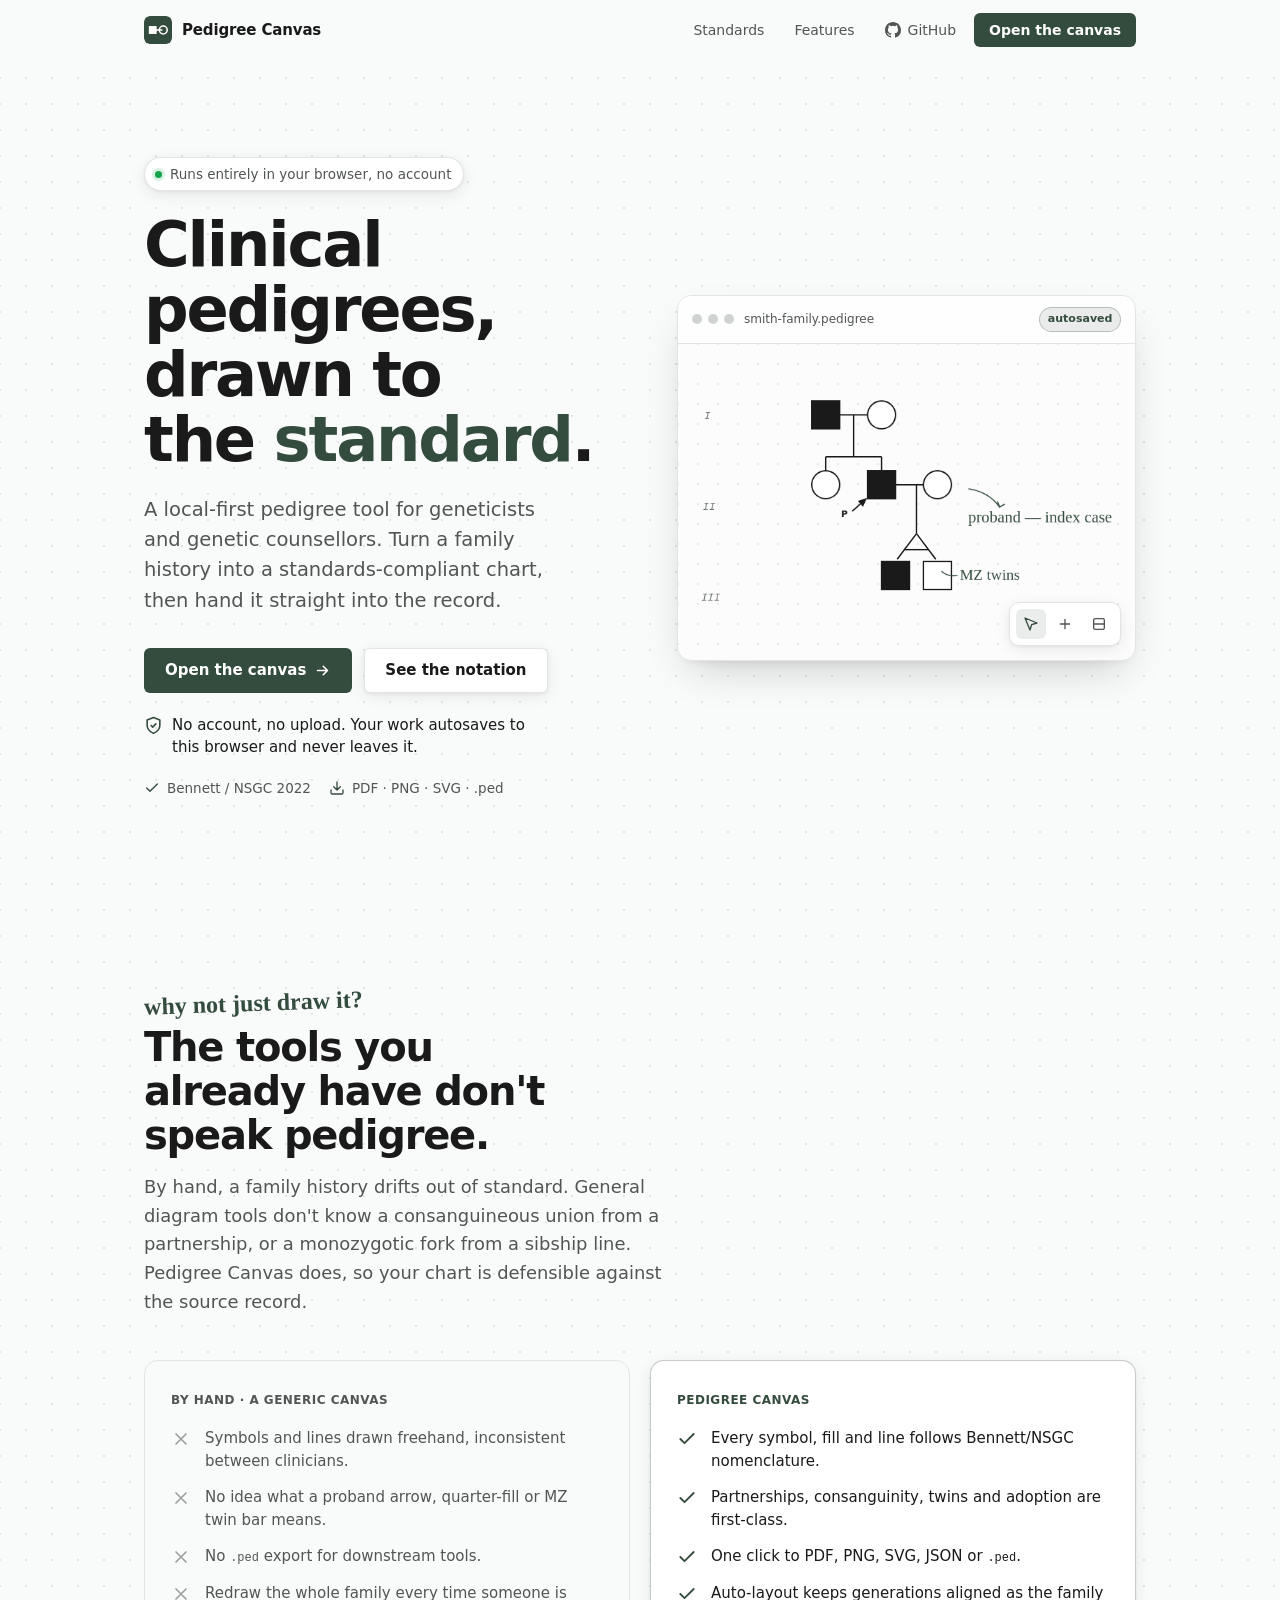
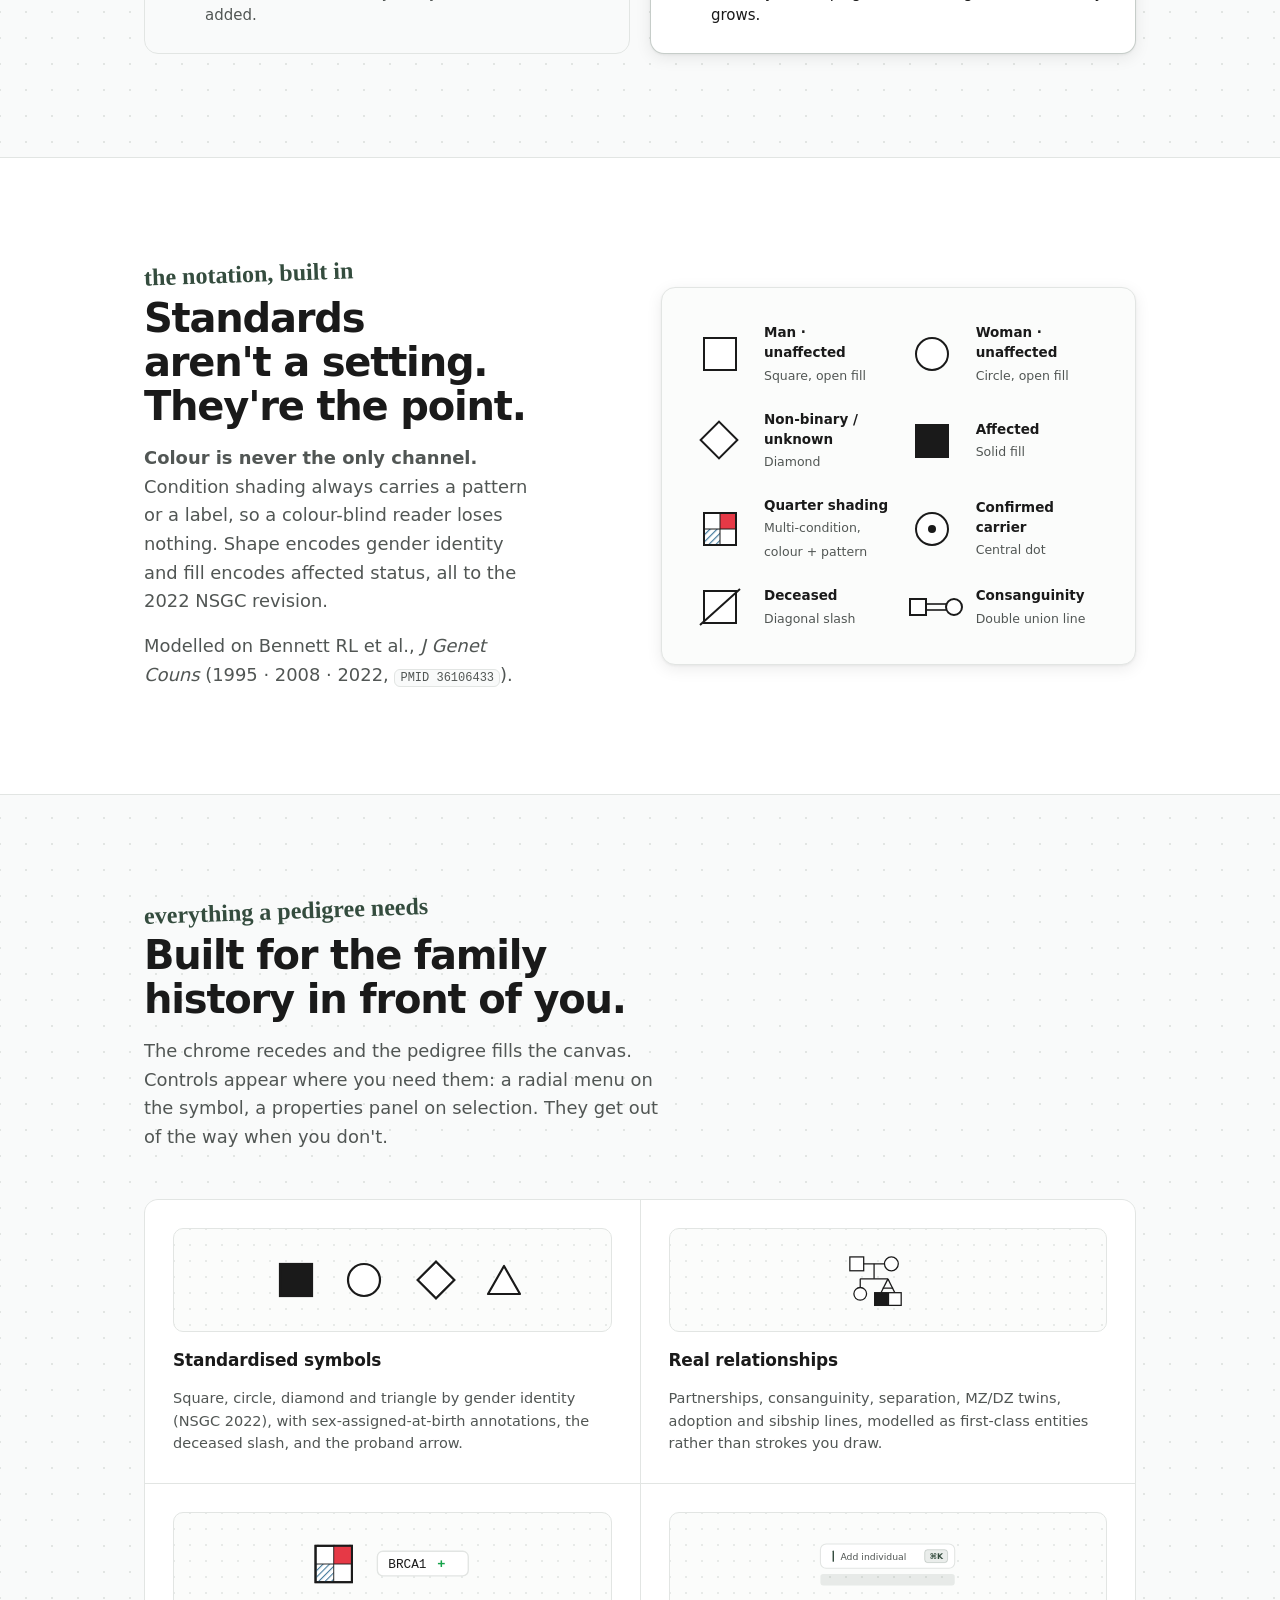
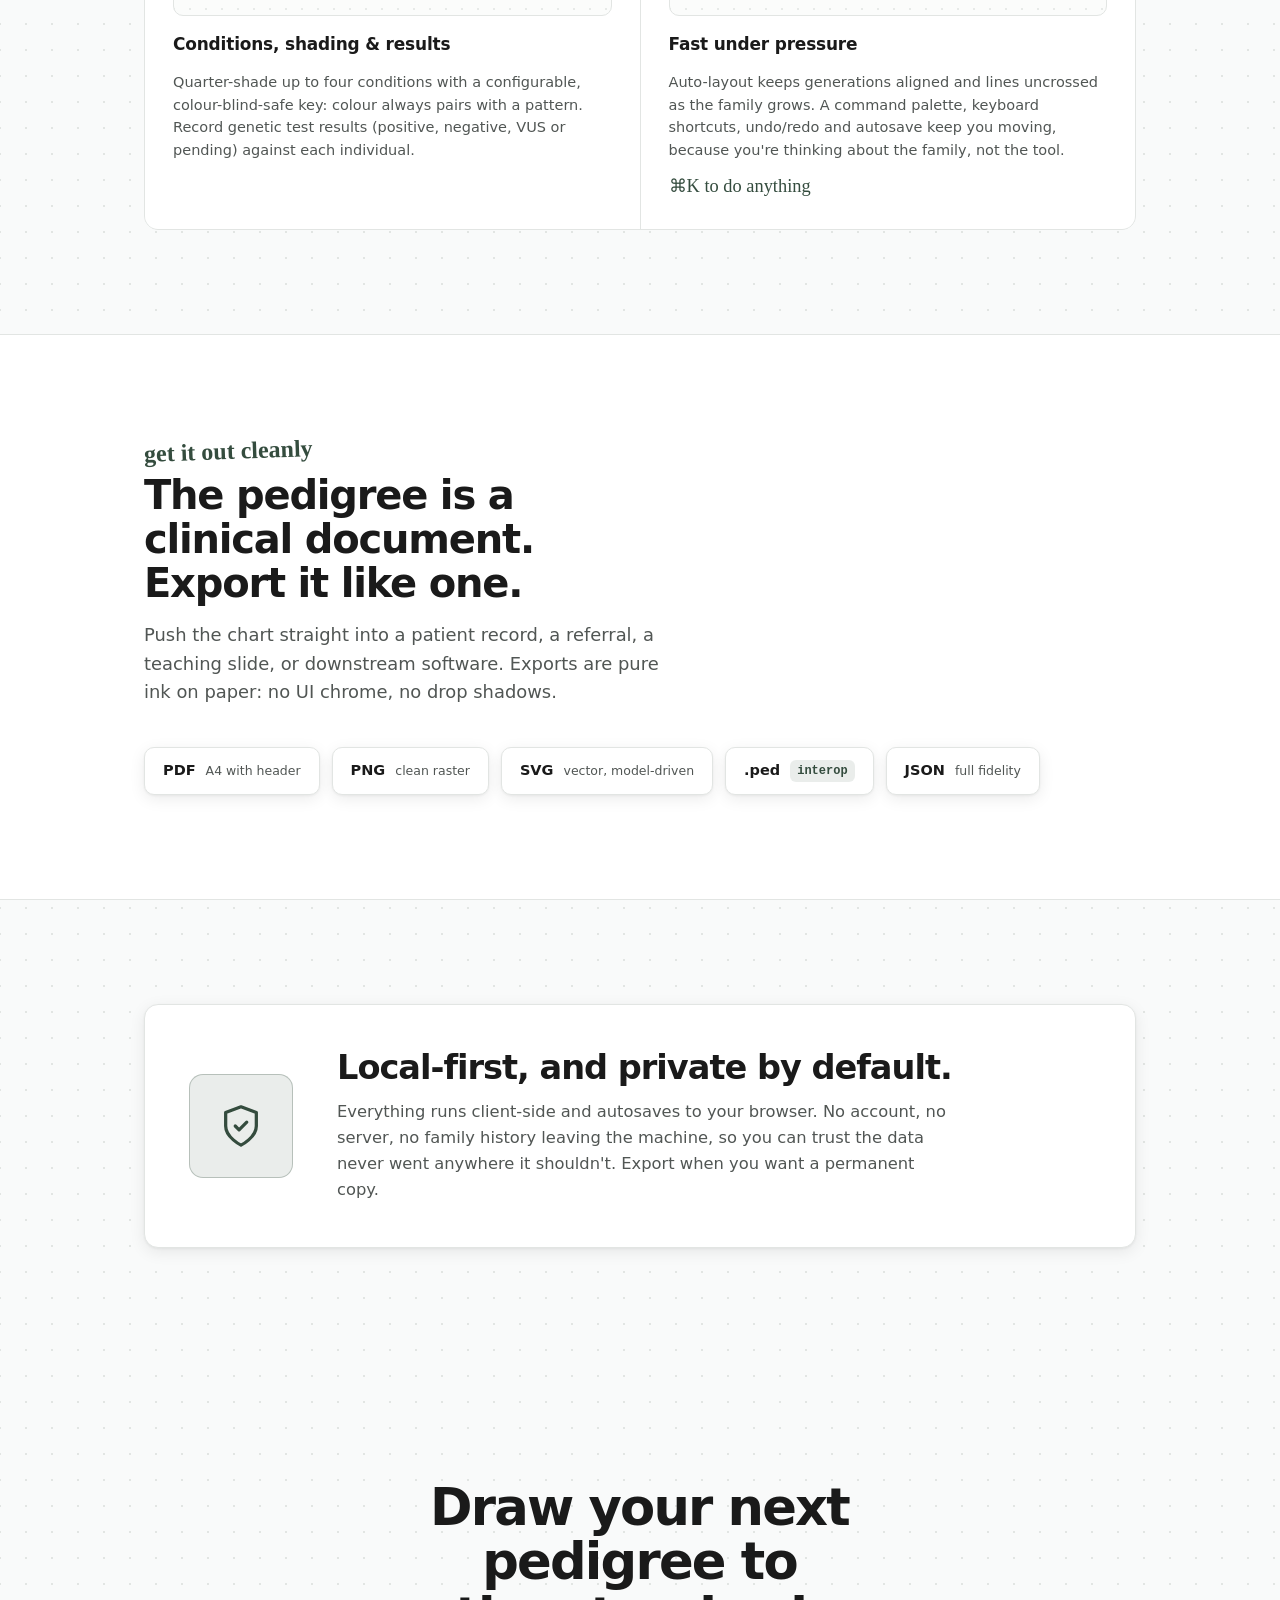
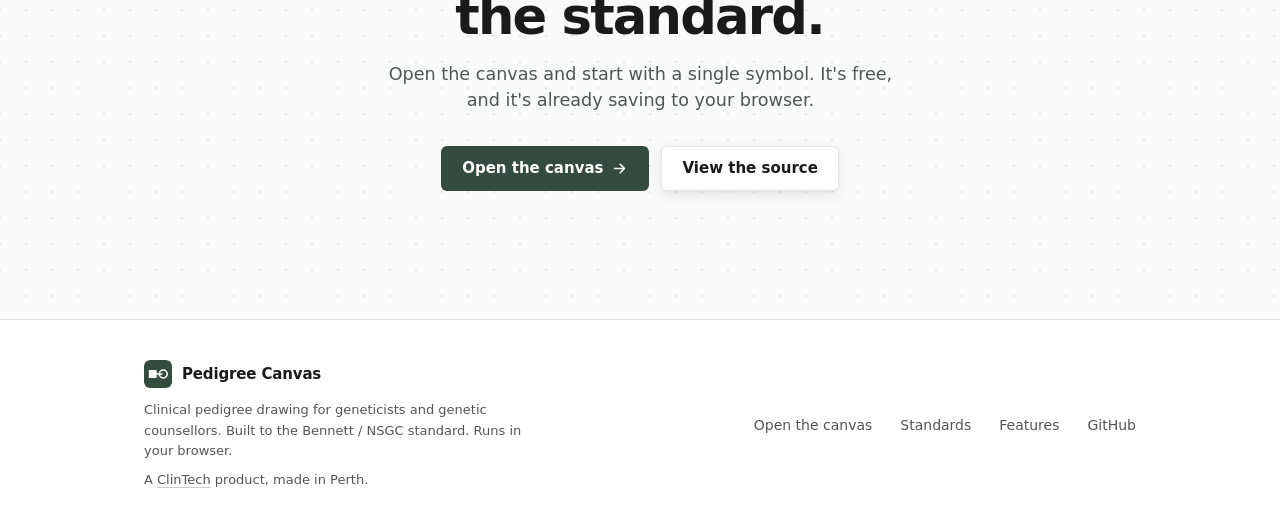
==== index.html @ 35d9d84f "Bring Pedigree Canvas into the ClinTech brand family Replace Clinical Indigo and the cool greys with" ====
<!doctype html>
<html lang="en-AU">
  <head>
    <meta charset="UTF-8" />
    <meta name="viewport" content="width=device-width, initial-scale=1.0" />
    <meta name="theme-color" content="#f9fafa" />

    <title>Pedigree Canvas — Clinical pedigree drawing for geneticists and genetic counsellors</title>
    <meta
      name="description"
      content="Pedigree Canvas is a local-first clinical pedigree drawing tool for geneticists and genetic counsellors. Build standardised family pedigrees with clinical genetics symbols, condition shading, test-result annotations, and export to PDF, PNG, SVG, JSON and .ped."
    />
    <link rel="canonical" href="https://www.pedigree.clintech.com.au/" />
    <link rel="icon" type="image/svg+xml" href="/favicon.svg" />

    <meta property="og:type" content="website" />
    <meta property="og:url" content="https://www.pedigree.clintech.com.au/" />
    <meta property="og:title" content="Pedigree Canvas — Clinical pedigree drawing for geneticists and genetic counsellors" />
    <meta
      property="og:description"
      content="A local-first, in-browser clinical pedigree drawing tool. Build standardised family pedigrees with Bennett/NSGC symbols, condition shading and test annotations, then export to PDF, PNG, SVG, JSON and .ped. Nothing leaves your browser."
    />
    <meta property="og:image" content="https://www.pedigree.clintech.com.au/og-image.png" />
    <meta property="og:image:type" content="image/png" />
    <meta property="og:image:width" content="1200" />
    <meta property="og:image:height" content="630" />
    <meta property="og:image:alt" content="Pedigree Canvas — clinical pedigrees, drawn to the standard, with a three-generation family chart." />

    <meta name="twitter:card" content="summary_large_image" />
    <meta name="twitter:title" content="Pedigree Canvas — Clinical pedigree drawing for geneticists and genetic counsellors" />
    <meta name="twitter:description" content="A local-first clinical pedigree drawing tool. Standardised Bennett/NSGC symbols, condition shading, test annotations, and export to PDF, PNG, SVG, JSON and .ped. Nothing leaves your browser." />
    <meta name="twitter:image" content="https://www.pedigree.clintech.com.au/og-image.png" />
    <meta name="twitter:image:alt" content="Pedigree Canvas — clinical pedigrees, drawn to the standard, with a three-generation family chart." />

    <!-- Structured data: helps search engines and LLM crawlers classify the tool. -->
    <script type="application/ld+json">
      {
        "@context": "https://schema.org",
        "@type": "SoftwareApplication",
        "name": "Pedigree Canvas",
        "url": "https://www.pedigree.clintech.com.au/",
        "applicationCategory": "HealthApplication",
        "applicationSubCategory": "Clinical pedigree drawing tool",
        "operatingSystem": "Web browser",
        "description": "Pedigree Canvas is a local-first clinical pedigree drawing tool for geneticists and genetic counsellors. Build standardised family pedigrees with clinical genetics symbols, condition shading, test-result annotations, and export to PDF, PNG, SVG, JSON and .ped.",
        "publisher": { "@type": "Organization", "name": "ClinTech", "url": "https://clintech.com.au" },
        "offers": { "@type": "Offer", "price": "0", "priceCurrency": "USD" }
      }
    </script>

    <link rel="preload" href="/fonts/inter-latin-wght-normal.woff2" as="font" type="font/woff2" crossorigin />

    <style>
      @font-face {
        font-family: "Inter";
        src: url("/fonts/inter-latin-wght-normal.woff2") format("woff2");
        font-weight: 100 900;
        font-display: swap;
      }
      @font-face {
        font-family: "Caveat";
        src: url("/fonts/caveat-latin-400-normal.woff2") format("woff2");
        font-weight: 400;
        font-display: swap;
      }
      @font-face {
        font-family: "Caveat";
        src: url("/fonts/caveat-latin-500-normal.woff2") format("woff2");
        font-weight: 500;
        font-display: swap;
      }
      @font-face {
        font-family: "Caveat";
        src: url("/fonts/caveat-latin-600-normal.woff2") format("woff2");
        font-weight: 600;
        font-display: swap;
      }

      :root {
        /* Tokens mirrored verbatim from the app (src/index.css) so the page
           reads as the same instrument, not a separate marketing skin. */
        --bg: #f9fafa;
        --surface: #ffffff;
        --border: #e2e5e3;
        --ink: #1a1a1a;
        --ink-2: #515654;
        --primary: #344c3e;
        --primary-hover: #2a3e32;
        --primary-soft: rgba(52, 76, 62, 0.1);
        --primary-soft-strong: rgba(52, 76, 62, 0.16);
        --primary-border: rgba(52, 76, 62, 0.28);
        --danger: #dc2626;
        --success: #16a34a;

        /* Condition-legend palette — the app's DEFAULT_CONDITION_COLORS. */
        --c-black: #1a1a1a;
        --c-red: #e63946;
        --c-blue: #457b9d;
        --c-teal: #2a9d8f;

        --grid: #e2e5e3;
        --paper: #fbfcfb;

        --font-sans: Inter, ui-sans-serif, system-ui, -apple-system, "Segoe UI",
          Roboto, Helvetica, Arial, sans-serif;
        --font-mono: ui-monospace, SFMono-Regular, "SF Mono", Menlo, Consolas,
          monospace;
        --font-hand: "Caveat", cursive;

        --radius-sm: 6px;
        --radius-md: 10px;
        --radius-lg: 14px;
        --radius-pill: 999px; /* landing-only: badges & chips (app uses 50% for circles) */
        --dot-inert: #cfd3d1; /* decorative window-dots on the canvas mock */

        --shadow-island: 0 4px 16px rgba(17, 19, 18, 0.08),
          0 1px 3px rgba(17, 19, 18, 0.06);
        --shadow-lift: 0 18px 40px -14px rgba(17, 19, 18, 0.22),
          0 6px 14px -8px rgba(17, 19, 18, 0.1);

        /* Semantic z-scale — never arbitrary 9999. */
        --z-canvas: 0;
        --z-content: 1;
        --z-nav: 40;

        --ease-out-expo: cubic-bezier(0.16, 1, 0.3, 1);
        --edge: clamp(20px, 5vw, 64px);
      }

      *,
      *::before,
      *::after {
        box-sizing: border-box;
        margin: 0;
        padding: 0;
      }

      html {
        scroll-behavior: smooth;
      }

      body {
        font-family: var(--font-sans);
        color: var(--ink);
        background: var(--bg);
        /* The dotted canvas the app draws on — the page sits on the same grid. */
        background-image: radial-gradient(var(--grid) 1.2px, transparent 1.2px);
        background-size: 26px 26px;
        background-position: -13px -13px;
        -webkit-font-smoothing: antialiased;
        -moz-osx-font-smoothing: grayscale;
        line-height: 1.5;
        overflow-x: hidden;
      }

      a {
        color: inherit;
        text-decoration: none;
      }

      ::selection {
        background: var(--primary-soft-strong);
      }

      /* ---------- Layout primitives ---------- */
      .wrap {
        width: 100%;
        max-width: 1120px;
        margin-inline: auto;
        padding-inline: var(--edge);
      }

      section {
        position: relative;
        z-index: var(--z-content);
      }

      /* ---------- Nav ---------- */
      .nav {
        position: sticky;
        top: 0;
        z-index: var(--z-nav);
        backdrop-filter: saturate(1.4) blur(10px);
        background: color-mix(in srgb, var(--bg) 78%, transparent);
        border-bottom: 1px solid transparent;
        transition: border-color 0.3s ease, background 0.3s ease;
      }
      .nav[data-scrolled="true"] {
        border-bottom-color: var(--border);
      }
      .nav__inner {
        display: flex;
        align-items: center;
        justify-content: space-between;
        gap: 16px;
        height: 60px;
      }
      .brand {
        display: inline-flex;
        align-items: center;
        gap: 10px;
        font-weight: 600;
        letter-spacing: -0.01em;
        font-size: 15px;
        white-space: nowrap;
      }
      .brand__mark {
        width: 28px;
        height: 28px;
        border-radius: var(--radius-sm);
        display: block;
      }
      .nav__actions {
        display: flex;
        align-items: center;
        gap: 6px;
      }
      .nav__link {
        display: inline-flex;
        align-items: center;
        gap: 7px;
        padding: 8px 12px;
        border-radius: var(--radius-sm);
        color: var(--ink-2);
        font-size: 14px;
        font-weight: 500;
        transition: background 0.12s ease, color 0.12s ease;
      }
      .nav__link:hover {
        background: rgba(17, 19, 18, 0.05);
        color: var(--ink);
      }
      @media (max-width: 620px) {
        .nav__link--ghost {
          display: none;
        }
        /* The sticky-nav CTA is the always-visible primary action — hold it to a
           full 44px touch target on mobile (WCAG 2.5.5). */
        .nav__actions .btn--sm {
          min-height: 44px;
        }
      }

      /* ---------- Buttons ---------- */
      .btn {
        display: inline-flex;
        align-items: center;
        justify-content: center;
        gap: 8px;
        font-family: inherit;
        font-size: 15px;
        font-weight: 600;
        line-height: 1;
        padding: 13px 20px;
        border-radius: var(--radius-sm);
        border: 1px solid transparent;
        cursor: pointer;
        transition: background 0.14s ease, border-color 0.14s ease,
          transform 0.14s var(--ease-out-expo), box-shadow 0.14s ease;
        white-space: nowrap;
      }
      .footer__meta + .footer__meta {
        margin-top: 8px;
      }
      .footer__maker {
        text-decoration: underline;
        text-underline-offset: 3px;
        text-decoration-color: var(--primary-border);
      }
      .footer__maker:hover {
        color: var(--primary);
        text-decoration-color: currentColor;
      }
      .btn--primary {
        background: var(--primary);
        color: #fff;
      }
      .btn--primary:hover {
        background: var(--primary-hover);
        transform: translateY(-1px);
      }
      .btn--primary:active {
        transform: translateY(0);
      }
      .btn--ghost {
        background: var(--surface);
        color: var(--ink);
        border-color: var(--border);
        box-shadow: var(--shadow-island);
      }
      .btn--ghost:hover {
        border-color: var(--primary-border);
        transform: translateY(-1px);
      }
      .btn--sm {
        padding: 9px 14px;
        font-size: 14px;
      }
      .btn:focus-visible,
      a:focus-visible {
        outline: 2px solid var(--primary);
        outline-offset: 2px;
      }

      /* ---------- Hero ---------- */
      .hero {
        padding-top: clamp(48px, 8vw, 96px);
        padding-bottom: clamp(40px, 7vw, 88px);
      }
      .hero__grid {
        display: grid;
        grid-template-columns: minmax(0, 1.02fr) minmax(0, 1fr);
        gap: clamp(32px, 5vw, 72px);
        align-items: center;
      }
      @media (max-width: 900px) {
        .hero__grid {
          grid-template-columns: 1fr;
          gap: 40px;
        }
      }
      .eyebrow {
        display: inline-flex;
        align-items: center;
        gap: 8px;
        font-size: 13.5px;
        font-weight: 500;
        color: var(--ink-2);
        padding: 6px 12px 6px 10px;
        border: 1px solid var(--border);
        background: var(--surface);
        border-radius: var(--radius-pill);
        box-shadow: var(--shadow-island);
      }
      .eyebrow__dot {
        width: 7px;
        height: 7px;
        border-radius: 50%;
        background: var(--success);
        box-shadow: 0 0 0 3px rgba(22, 163, 74, 0.16);
      }
      h1 {
        font-size: clamp(2.4rem, 5.6vw, 3.9rem);
        line-height: 1.04;
        letter-spacing: -0.035em;
        font-weight: 680;
        margin-top: 22px;
        text-wrap: balance;
      }
      h1 .accent {
        position: relative;
        color: var(--primary);
        white-space: nowrap;
      }
      .hero__sub {
        font-size: clamp(1.05rem, 1.9vw, 1.22rem);
        color: var(--ink-2);
        line-height: 1.55;
        max-width: 34ch;
        margin-top: 22px;
      }
      .hero__cta {
        display: flex;
        flex-wrap: wrap;
        gap: 12px;
        margin-top: 32px;
      }
      /* The trust anchor, promoted above the fold — one calm, slightly louder
         line for the clinician deciding whether to type a real family history. */
      .hero__privacy {
        display: flex;
        align-items: flex-start;
        gap: 9px;
        margin-top: 22px;
        font-size: 15px;
        line-height: 1.45;
        font-weight: 500;
        color: var(--ink);
        max-width: 42ch;
      }
      .hero__privacy svg {
        flex: none;
        margin-top: 1px;
        color: var(--primary);
      }
      .hero__trust {
        display: flex;
        flex-wrap: wrap;
        align-items: center;
        gap: 8px 18px;
        margin-top: 20px;
        font-size: 13.5px;
        color: var(--ink-2);
      }
      .hero__trust span {
        display: inline-flex;
        align-items: center;
        gap: 7px;
      }
      .hero__trust svg {
        flex: none;
        color: var(--primary);
      }

      /* ---------- Hero canvas card ---------- */
      .canvas-card {
        position: relative;
        background: var(--paper);
        border: 1px solid var(--border);
        border-radius: var(--radius-lg);
        box-shadow: var(--shadow-lift);
        overflow: hidden;
      }
      .canvas-card__bar {
        display: flex;
        align-items: center;
        gap: 10px;
        padding: 11px 14px;
        border-bottom: 1px solid var(--border);
        background: color-mix(in srgb, var(--surface) 70%, transparent);
      }
      .canvas-card__dots {
        display: inline-flex;
        gap: 6px;
      }
      .canvas-card__dots i {
        width: 10px;
        height: 10px;
        border-radius: 50%;
        background: var(--dot-inert);
      }
      .canvas-card__title {
        font-size: 12px;
        color: var(--ink-2);
        font-weight: 500;
      }
      .canvas-card__pill {
        margin-left: auto;
        font-size: 11px;
        font-weight: 600;
        color: var(--primary);
        background: var(--primary-soft);
        border: 1px solid var(--primary-border);
        padding: 3px 8px;
        border-radius: var(--radius-pill);
      }
      .canvas-card__stage {
        position: relative;
        background-image: radial-gradient(#e7eae8 1px, transparent 1px);
        background-size: 20px 20px;
        background-position: -10px -10px;
        padding: 8px;
      }
      .pedigree {
        display: block;
        width: 100%;
        height: auto;
      }
      /* Floating island echo, bottom-right of the canvas card */
      .canvas-card__island {
        position: absolute;
        right: 14px;
        bottom: 14px;
        display: flex;
        gap: 4px;
        padding: 6px;
        background: var(--surface);
        border: 1px solid var(--border);
        border-radius: var(--radius-md);
        box-shadow: var(--shadow-island);
      }
      .canvas-card__island i {
        width: 30px;
        height: 30px;
        border-radius: var(--radius-sm);
        display: grid;
        place-items: center;
        color: var(--ink-2);
      }
      .canvas-card__island i.is-active {
        background: var(--primary-soft);
        color: var(--primary);
      }

      /* ---------- Section scaffolding ---------- */
      .band {
        padding-block: clamp(56px, 9vw, 104px);
      }
      .band--surface {
        background: var(--surface);
        border-block: 1px solid var(--border);
        background-image: none;
      }
      .section-head {
        max-width: 52ch;
      }
      .section-head h2 {
        font-size: clamp(1.7rem, 3.3vw, 2.5rem);
        line-height: 1.1;
        letter-spacing: -0.03em;
        font-weight: 660;
        text-wrap: balance;
      }
      .section-head p {
        margin-top: 16px;
        font-size: clamp(1rem, 1.5vw, 1.12rem);
        color: var(--ink-2);
        line-height: 1.6;
        text-wrap: pretty;
      }
      .kicker {
        font-family: var(--font-hand);
        font-size: 1.5rem;
        font-weight: 600;
        color: var(--primary);
        line-height: 1;
        display: inline-block;
        margin-bottom: 10px;
        transform: rotate(-2deg);
      }

      /* ---------- Problem / contrast rows ---------- */
      .contrast {
        display: grid;
        grid-template-columns: 1fr 1fr;
        gap: 20px;
        margin-top: 44px;
      }
      @media (max-width: 720px) {
        .contrast {
          grid-template-columns: 1fr;
        }
      }
      .contrast__col {
        padding: 26px;
        border-radius: var(--radius-lg);
        border: 1px solid var(--border);
      }
      .contrast__col--old {
        background: var(--bg);
      }
      .contrast__col--new {
        background: var(--surface);
        box-shadow: var(--shadow-island);
        border-color: var(--primary-border);
      }
      .contrast__label {
        display: inline-flex;
        align-items: center;
        gap: 8px;
        font-size: 12px;
        font-weight: 600;
        letter-spacing: 0.04em;
        text-transform: uppercase;
        color: var(--ink-2);
        margin-bottom: 18px;
      }
      .contrast__col--new .contrast__label {
        color: var(--primary);
      }
      .contrast__list {
        list-style: none;
        display: grid;
        gap: 14px;
      }
      .contrast__list li {
        display: grid;
        grid-template-columns: 22px 1fr;
        gap: 12px;
        align-items: start;
        font-size: 15px;
        line-height: 1.5;
        color: var(--ink);
      }
      .contrast__col--old .contrast__list li {
        color: var(--ink-2);
      }
      .contrast__list svg {
        margin-top: 2px;
      }

      /* ---------- Features ---------- */
      .features {
        display: grid;
        grid-template-columns: repeat(2, 1fr);
        gap: 1px;
        margin-top: 48px;
        background: var(--border);
        border: 1px solid var(--border);
        border-radius: var(--radius-lg);
        overflow: hidden;
      }
      @media (max-width: 640px) {
        .features {
          grid-template-columns: 1fr;
        }
      }
      .feature {
        background: var(--surface);
        padding: 28px;
        display: flex;
        flex-direction: column;
        gap: 14px;
        transition: background 0.2s ease;
      }
      .feature:hover {
        background: var(--paper);
      }
      /* A mini pedigree-canvas panel per feature — echoes the hero card's
         dotted stage so each card shows the product, not a generic icon. */
      .feature__viz {
        height: 104px;
        border-radius: var(--radius-md);
        border: 1px solid var(--border);
        background-color: var(--paper);
        background-image: radial-gradient(#e7eae8 1px, transparent 1px);
        background-size: 16px 16px;
        background-position: -8px -8px;
        display: grid;
        place-items: center;
        margin-bottom: 2px;
      }
      .feature__viz svg {
        display: block;
        height: 60px;
        width: auto;
        max-width: 90%;
      }
      .feature h3 {
        font-size: 1.06rem;
        font-weight: 640;
        letter-spacing: -0.01em;
      }
      .feature p {
        font-size: 14.5px;
        color: var(--ink-2);
        line-height: 1.55;
      }
      .feature__note {
        font-family: var(--font-hand);
        font-size: 1.15rem;
        color: var(--primary);
        margin-top: -2px;
      }

      /* ---------- Standards / symbol legend ---------- */
      .standards {
        display: grid;
        grid-template-columns: 1fr 1.05fr;
        gap: clamp(32px, 5vw, 64px);
        align-items: center;
      }
      @media (max-width: 860px) {
        .standards {
          grid-template-columns: 1fr;
        }
      }
      .legend-card {
        background: var(--paper);
        border: 1px solid var(--border);
        border-radius: var(--radius-lg);
        box-shadow: var(--shadow-island);
        padding: clamp(20px, 3vw, 34px);
      }
      .legend-grid {
        display: grid;
        grid-template-columns: repeat(2, 1fr);
        gap: 22px 18px;
      }
      @media (max-width: 420px) {
        .legend-grid {
          grid-template-columns: 1fr;
        }
      }
      .legend-item {
        display: grid;
        grid-template-columns: 56px 1fr;
        gap: 12px;
        align-items: center;
      }
      .legend-item svg {
        display: block;
      }
      .legend-item b {
        display: block;
        font-size: 13.5px;
        font-weight: 600;
      }
      .legend-item span {
        font-size: 12.5px;
        color: var(--ink-2);
        line-height: 1.35;
      }
      .cite {
        margin-top: 26px;
        font-size: 13px;
        color: var(--ink-2);
        line-height: 1.55;
      }
      .cite code {
        font-family: var(--font-mono);
        font-size: 12px;
        background: var(--bg);
        border: 1px solid var(--border);
        border-radius: var(--radius-sm);
        padding: 1px 5px;
      }

      /* ---------- Export strip ---------- */
      .exports {
        display: flex;
        flex-wrap: wrap;
        gap: 12px;
        margin-top: 40px;
      }
      .chip {
        display: inline-flex;
        align-items: center;
        gap: 10px;
        padding: 12px 18px;
        background: var(--surface);
        border: 1px solid var(--border);
        border-radius: var(--radius-md);
        box-shadow: var(--shadow-island);
        font-weight: 600;
        font-size: 14.5px;
      }
      .chip small {
        font-weight: 400;
        color: var(--ink-2);
        font-size: 12.5px;
      }
      .chip__tag {
        font-family: var(--font-mono);
        font-size: 12px;
        color: var(--primary);
        background: var(--primary-soft);
        padding: 2px 7px;
        border-radius: var(--radius-sm);
      }

      /* ---------- Privacy band ---------- */
      .privacy {
        display: grid;
        grid-template-columns: auto 1fr;
        gap: clamp(20px, 4vw, 44px);
        align-items: center;
        padding: clamp(28px, 4vw, 44px);
        background: var(--surface);
        border: 1px solid var(--border);
        border-radius: var(--radius-lg);
        box-shadow: var(--shadow-island);
      }
      @media (max-width: 680px) {
        .privacy {
          grid-template-columns: 1fr;
          text-align: left;
        }
      }
      .privacy__badge {
        width: clamp(80px, 12vw, 104px);
        height: clamp(80px, 12vw, 104px);
        border-radius: var(--radius-lg);
        background: var(--primary-soft);
        border: 1px solid var(--primary-border);
        display: grid;
        place-items: center;
        color: var(--primary);
      }
      .privacy h2 {
        font-size: clamp(1.5rem, 3vw, 2.1rem);
        letter-spacing: -0.03em;
        line-height: 1.12;
        font-weight: 660;
      }
      .privacy p {
        margin-top: 12px;
        color: var(--ink-2);
        font-size: 1.02rem;
        line-height: 1.6;
        max-width: 60ch;
      }

      /* ---------- Final CTA ---------- */
      .final {
        text-align: center;
        padding-block: clamp(64px, 10vw, 128px);
      }
      .final h2 {
        font-size: clamp(2rem, 4.6vw, 3.2rem);
        letter-spacing: -0.035em;
        line-height: 1.06;
        font-weight: 680;
        text-wrap: balance;
        max-width: 18ch;
        margin-inline: auto;
      }
      .final p {
        margin-top: 18px;
        color: var(--ink-2);
        font-size: 1.1rem;
        max-width: 46ch;
        margin-inline: auto;
      }
      .final .hero__cta {
        justify-content: center;
      }

      /* ---------- Footer ---------- */
      footer {
        border-top: 1px solid var(--border);
        background: var(--surface);
        padding-block: 40px;
      }
      .footer__inner {
        display: flex;
        flex-wrap: wrap;
        gap: 20px 40px;
        align-items: center;
        justify-content: space-between;
      }
      .footer__meta {
        font-size: 13px;
        color: var(--ink-2);
        line-height: 1.6;
        max-width: 46ch;
      }
      .footer__links {
        display: flex;
        gap: 2px 8px;
        flex-wrap: wrap;
        font-size: 14px;
        font-weight: 500;
        margin: -10px;
      }
      .footer__links a {
        color: var(--ink-2);
        transition: color 0.12s ease;
        /* ~44px hit area without changing the visual text size */
        display: inline-flex;
        align-items: center;
        min-height: 44px;
        padding: 0 10px;
      }
      .footer__links a:hover {
        color: var(--primary);
      }

      /* ---------- Reveal-on-scroll (enhances an already-visible default) ---------- */
      .reveal {
        opacity: 0;
        transform: translateY(18px);
        transition: opacity 0.7s var(--ease-out-expo),
          transform 0.7s var(--ease-out-expo);
        will-change: opacity, transform;
      }
      .reveal.is-in {
        opacity: 1;
        transform: none;
      }

      /* ---------- Pedigree draw-in animation ---------- */
      .pedigree .ln {
        stroke-dasharray: var(--len, 200);
        stroke-dashoffset: var(--len, 200);
        animation: draw 0.9s var(--ease-out-expo) forwards;
        animation-delay: var(--d, 0s);
      }
      .pedigree .sym {
        opacity: 0;
        transform: scale(0.7);
        transform-box: fill-box;
        transform-origin: center;
        animation: pop 0.5s var(--ease-out-expo) forwards;
        animation-delay: var(--d, 0s);
      }
      .pedigree .mark {
        opacity: 0;
        animation: fade 0.5s ease forwards;
        animation-delay: var(--d, 0s);
      }
      .pedigree .scrawl {
        opacity: 0;
        animation: fade 0.6s ease forwards;
        animation-delay: 1.9s;
      }
      @keyframes draw {
        to {
          stroke-dashoffset: 0;
        }
      }
      @keyframes pop {
        to {
          opacity: 1;
          transform: none;
        }
      }
      @keyframes fade {
        to {
          opacity: 1;
        }
      }

      @media (prefers-reduced-motion: reduce) {
        html {
          scroll-behavior: auto;
        }
        .reveal {
          opacity: 1;
          transform: none;
          transition: none;
        }
        .pedigree .ln,
        .pedigree .sym,
        .pedigree .mark,
        .pedigree .scrawl {
          animation: none;
          opacity: 1;
          transform: none;
          stroke-dashoffset: 0;
        }
        .btn,
        .nav__link {
          transition: none;
        }
      }
    </style>
  </head>

  <body>
    <!-- ===================== NAV ===================== -->
    <header class="nav" id="nav">
      <div class="wrap nav__inner">
        <a class="brand" href="#top" aria-label="Pedigree Canvas home">
          <svg class="brand__mark" viewBox="0 0 32 32" aria-hidden="true">
            <rect width="32" height="32" rx="6" fill="#344c3e" />
            <line x1="11" y1="16" x2="21" y2="16" stroke="#fff" stroke-width="1.6" />
            <rect x="5.5" y="11.5" width="9" height="9" fill="#fff" />
            <circle cx="22" cy="16" r="4.5" fill="none" stroke="#fff" stroke-width="1.8" />
          </svg>
          Pedigree Canvas
        </a>
        <nav class="nav__actions">
          <a class="nav__link nav__link--ghost" href="#standards">Standards</a>
          <a class="nav__link nav__link--ghost" href="#features">Features</a>
          <a
            class="nav__link nav__link--ghost"
            href="https://github.com/Jdjellis/pedigree-canvas"
            target="_blank"
            rel="noopener"
          >
            <svg width="16" height="16" viewBox="0 0 16 16" fill="currentColor" aria-hidden="true">
              <path d="M8 0C3.58 0 0 3.58 0 8a8 8 0 0 0 5.47 7.59c.4.07.55-.17.55-.38 0-.19-.01-.82-.01-1.49-2.01.37-2.53-.49-2.69-.94-.09-.23-.48-.94-.82-1.13-.28-.15-.68-.52-.01-.53.63-.01 1.08.58 1.23.82.72 1.21 1.87.87 2.33.66.07-.52.28-.87.51-1.07-1.78-.2-3.64-.89-3.64-3.95 0-.87.31-1.59.82-2.15-.08-.2-.36-1.02.08-2.12 0 0 .67-.21 2.2.82a7.5 7.5 0 0 1 4 0c1.53-1.04 2.2-.82 2.2-.82.44 1.1.16 1.92.08 2.12.51.56.82 1.27.82 2.15 0 3.07-1.87 3.75-3.65 3.95.29.25.54.73.54 1.48 0 1.07-.01 1.93-.01 2.2 0 .21.15.46.55.38A8 8 0 0 0 16 8c0-4.42-3.58-8-8-8Z" />
            </svg>
            GitHub
          </a>
          <a class="btn btn--primary btn--sm" href="/app/">Open the canvas</a>
        </nav>
      </div>
    </header>

    <!-- ===================== HERO ===================== -->
    <section class="hero" id="top">
      <div class="wrap hero__grid">
        <div class="hero__copy">
          <span class="eyebrow"
            ><span class="eyebrow__dot" aria-hidden="true"></span> Runs entirely in
            your browser, no account</span
          >
          <h1>
            Clinical pedigrees, drawn to the
            <span class="accent">standard</span>.
          </h1>
          <p class="hero__sub">
            A local-first pedigree tool for geneticists and genetic counsellors.
            Turn a family history into a standards-compliant chart, then hand it
            straight into the record.
          </p>
          <div class="hero__cta">
            <a class="btn btn--primary" href="/app/">
              Open the canvas
              <svg width="17" height="17" viewBox="0 0 24 24" fill="none" stroke="currentColor" stroke-width="2.2" stroke-linecap="round" stroke-linejoin="round" aria-hidden="true"><path d="M5 12h14M13 6l6 6-6 6" /></svg>
            </a>
            <a class="btn btn--ghost" href="#standards">See the notation</a>
          </div>
          <p class="hero__privacy">
            <svg width="19" height="19" viewBox="0 0 24 24" fill="none" stroke="currentColor" stroke-width="2" stroke-linecap="round" stroke-linejoin="round" aria-hidden="true"><path d="M12 22s8-4 8-10V5l-8-3-8 3v7c0 6 8 10 8 10Z"/><path d="M9 12l2 2 4-4"/></svg>
            No account, no upload. Your work autosaves to this browser and never
            leaves it.
          </p>
          <div class="hero__trust">
            <span
              ><svg width="16" height="16" viewBox="0 0 24 24" fill="none" stroke="currentColor" stroke-width="2" stroke-linecap="round" stroke-linejoin="round" aria-hidden="true"><path d="M20 6 9 17l-5-5"/></svg>
              Bennett / NSGC 2022</span
            >
            <span
              ><svg width="16" height="16" viewBox="0 0 24 24" fill="none" stroke="currentColor" stroke-width="2" stroke-linecap="round" stroke-linejoin="round" aria-hidden="true"><path d="M21 15v4a2 2 0 0 1-2 2H5a2 2 0 0 1-2-2v-4M7 10l5 5 5-5M12 15V3"/></svg>
              PDF · PNG · SVG · .ped</span
            >
          </div>
        </div>

        <!-- Hero canvas: a real, standards-compliant pedigree, drawn on load -->
        <div class="canvas-card reveal" aria-hidden="false">
          <div class="canvas-card__bar">
            <span class="canvas-card__dots" aria-hidden="true"><i></i><i></i><i></i></span>
            <span class="canvas-card__title">smith-family.pedigree</span>
            <span class="canvas-card__pill">autosaved</span>
          </div>
          <div class="canvas-card__stage">
            <svg
              class="pedigree"
              viewBox="0 0 632 430"
              role="img"
              aria-label="A three-generation clinical pedigree. Generation one: an affected man partnered with an unaffected woman. Their two children in generation two include the proband, an affected man, partnered with an unaffected woman. Generation three shows monozygotic twins, one affected."
            >
              <defs>
                <marker id="probandArrow" viewBox="0 0 10 10" refX="8" refY="5" markerWidth="7" markerHeight="7" orient="auto-start-reverse">
                  <path d="M0 1 L9 5 L0 9 Z" fill="#1a1a1a" />
                </marker>
              </defs>

              <!-- Generation numerals -->
              <text class="mark" style="--d:0.1s" x="26" y="96" font-family="var(--font-mono)" font-size="15" fill="#6f7572" font-style="italic">I</text>
              <text class="mark" style="--d:0.7s" x="24" y="226" font-family="var(--font-mono)" font-size="15" fill="#6f7572" font-style="italic">II</text>
              <text class="mark" style="--d:1.3s" x="22" y="356" font-family="var(--font-mono)" font-size="15" fill="#6f7572" font-style="italic">III</text>

              <!-- ===== Relationship lines (drawn first, behind symbols) ===== -->
              <!-- Gen I partnership -->
              <line class="ln" style="--len:40;--d:0.15s" x1="220" y1="90" x2="260" y2="90" stroke="#1a1a1a" stroke-width="2"/>
              <!-- descent I -> sibship II -->
              <line class="ln" style="--len:60;--d:0.5s" x1="240" y1="90" x2="240" y2="150" stroke="#1a1a1a" stroke-width="2"/>
              <!-- sibship line II -->
              <line class="ln" style="--len:80;--d:0.6s" x1="200" y1="150" x2="280" y2="150" stroke="#1a1a1a" stroke-width="2"/>
              <line class="ln" style="--len:20;--d:0.7s" x1="200" y1="150" x2="200" y2="170" stroke="#1a1a1a" stroke-width="2"/>
              <line class="ln" style="--len:20;--d:0.7s" x1="280" y1="150" x2="280" y2="170" stroke="#1a1a1a" stroke-width="2"/>
              <!-- Gen II partnership (proband x partner) -->
              <line class="ln" style="--len:60;--d:0.95s" x1="300" y1="190" x2="360" y2="190" stroke="#1a1a1a" stroke-width="2"/>
              <!-- descent II -> sibship III -->
              <line class="ln" style="--len:70;--d:1.15s" x1="330" y1="190" x2="330" y2="260" stroke="#1a1a1a" stroke-width="2"/>
              <!-- MZ twin fork: single point on sibship, two diverging legs + joining bar -->
              <line class="ln" style="--len:46;--d:1.3s" x1="330" y1="260" x2="300" y2="300" stroke="#1a1a1a" stroke-width="2"/>
              <line class="ln" style="--len:46;--d:1.3s" x1="330" y1="260" x2="360" y2="300" stroke="#1a1a1a" stroke-width="2"/>
              <line class="ln" style="--len:36;--d:1.45s" x1="313" y1="283" x2="347" y2="283" stroke="#1a1a1a" stroke-width="2"/>

              <!-- ===== Symbols ===== -->
              <!-- I-1 square, affected (solid) -->
              <rect class="sym" style="--d:0.2s" x="180" y="70" width="40" height="40" fill="#1a1a1a" stroke="#1a1a1a" stroke-width="2"/>
              <!-- I-2 circle, unaffected (open) -->
              <circle class="sym" style="--d:0.3s" cx="280" cy="90" r="20" fill="#ffffff" stroke="#1a1a1a" stroke-width="2"/>

              <!-- II-1 circle, unaffected -->
              <circle class="sym" style="--d:0.8s" cx="200" cy="190" r="20" fill="#ffffff" stroke="#1a1a1a" stroke-width="2"/>
              <!-- II-2 square, PROBAND, affected (solid) -->
              <rect class="sym" style="--d:0.85s" x="260" y="170" width="40" height="40" fill="#1a1a1a" stroke="#1a1a1a" stroke-width="2"/>
              <!-- proband arrow to lower-left corner + P -->
              <line class="mark" style="--d:1.05s" x1="238" y1="228" x2="258" y2="210" stroke="#1a1a1a" stroke-width="2" marker-end="url(#probandArrow)"/>
              <text class="mark" style="--d:1.1s" x="222" y="236" font-family="var(--font-sans)" font-size="13" font-weight="700" fill="#1a1a1a">P</text>
              <!-- II-3 circle partner, unaffected -->
              <circle class="sym" style="--d:0.9s" cx="360" cy="190" r="20" fill="#ffffff" stroke="#1a1a1a" stroke-width="2"/>

              <!-- III-1 square twin, affected -->
              <rect class="sym" style="--d:1.5s" x="280" y="300" width="40" height="40" fill="#1a1a1a" stroke="#1a1a1a" stroke-width="2"/>
              <!-- III-2 square twin, unaffected -->
              <rect class="sym" style="--d:1.6s" x="340" y="300" width="40" height="40" fill="#ffffff" stroke="#1a1a1a" stroke-width="2"/>

              <!-- Hand annotation, Caveat -->
              <g class="scrawl">
                <path d="M405 196 q28 4 44 26" fill="none" stroke="#344c3e" stroke-width="1.6" stroke-linecap="round"/>
                <path d="M446 214 l3 8 l7 -4" fill="none" stroke="#344c3e" stroke-width="1.6" stroke-linecap="round" stroke-linejoin="round"/>
                <text x="404" y="244" font-family="var(--font-hand)" font-size="23" fill="#344c3e">proband — index case</text>
              </g>
              <g class="scrawl">
                <text x="392" y="326" font-family="var(--font-hand)" font-size="22" fill="#344c3e">MZ twins</text>
                <path d="M388 320 q-14 2 -22 -6" fill="none" stroke="#344c3e" stroke-width="1.6" stroke-linecap="round"/>
              </g>
            </svg>

            <div class="canvas-card__island" aria-hidden="true">
              <i class="is-active" title="Select">
                <svg width="16" height="16" viewBox="0 0 24 24" fill="none" stroke="currentColor" stroke-width="2" stroke-linecap="round" stroke-linejoin="round"><path d="m3 3 7.5 18 2.5-8 8-2.5L3 3Z"/></svg>
              </i>
              <i title="Add individual">
                <svg width="16" height="16" viewBox="0 0 24 24" fill="none" stroke="currentColor" stroke-width="2" stroke-linecap="round" stroke-linejoin="round"><path d="M12 5v14M5 12h14"/></svg>
              </i>
              <i title="Shade condition">
                <svg width="16" height="16" viewBox="0 0 24 24" fill="none" stroke="currentColor" stroke-width="2" stroke-linecap="round" stroke-linejoin="round"><rect x="4" y="4" width="16" height="16" rx="2"/><path d="M4 12h16"/></svg>
              </i>
            </div>
          </div>
        </div>
      </div>
    </section>

    <!-- ===================== WHY ===================== -->
    <section class="band" id="why">
      <div class="wrap">
        <div class="section-head reveal">
          <span class="kicker">why not just draw it?</span>
          <h2>The tools you already have don't speak pedigree.</h2>
          <p>
            By hand, a family history drifts out of standard. General diagram
            tools don't know a consanguineous union from a partnership, or a
            monozygotic fork from a sibship line. Pedigree Canvas does, so your
            chart is defensible against the source record.
          </p>
        </div>

        <div class="contrast reveal">
          <div class="contrast__col contrast__col--old">
            <span class="contrast__label">By hand · a generic canvas</span>
            <ul class="contrast__list">
              <li>
                <svg width="20" height="20" viewBox="0 0 24 24" fill="none" stroke="#9a9f9c" stroke-width="2" stroke-linecap="round"><path d="M18 6 6 18M6 6l12 12"/></svg>
                Symbols and lines drawn freehand, inconsistent between clinicians.
              </li>
              <li>
                <svg width="20" height="20" viewBox="0 0 24 24" fill="none" stroke="#9a9f9c" stroke-width="2" stroke-linecap="round"><path d="M18 6 6 18M6 6l12 12"/></svg>
                No idea what a proband arrow, quarter-fill or MZ twin bar means.
              </li>
              <li>
                <svg width="20" height="20" viewBox="0 0 24 24" fill="none" stroke="#9a9f9c" stroke-width="2" stroke-linecap="round"><path d="M18 6 6 18M6 6l12 12"/></svg>
                <span>No <code style="font-family:var(--font-mono);font-size:12px">.ped</code> export for downstream tools.</span>
              </li>
              <li>
                <svg width="20" height="20" viewBox="0 0 24 24" fill="none" stroke="#9a9f9c" stroke-width="2" stroke-linecap="round"><path d="M18 6 6 18M6 6l12 12"/></svg>
                Redraw the whole family every time someone is added.
              </li>
            </ul>
          </div>
          <div class="contrast__col contrast__col--new">
            <span class="contrast__label">Pedigree Canvas</span>
            <ul class="contrast__list">
              <li>
                <svg width="20" height="20" viewBox="0 0 24 24" fill="none" stroke="#344c3e" stroke-width="2.2" stroke-linecap="round" stroke-linejoin="round"><path d="M20 6 9 17l-5-5"/></svg>
                Every symbol, fill and line follows Bennett/NSGC nomenclature.
              </li>
              <li>
                <svg width="20" height="20" viewBox="0 0 24 24" fill="none" stroke="#344c3e" stroke-width="2.2" stroke-linecap="round" stroke-linejoin="round"><path d="M20 6 9 17l-5-5"/></svg>
                Partnerships, consanguinity, twins and adoption are first-class.
              </li>
              <li>
                <svg width="20" height="20" viewBox="0 0 24 24" fill="none" stroke="#344c3e" stroke-width="2.2" stroke-linecap="round" stroke-linejoin="round"><path d="M20 6 9 17l-5-5"/></svg>
                <span>One click to PDF, PNG, SVG, JSON or <code style="font-family:var(--font-mono);font-size:12px">.ped</code>.</span>
              </li>
              <li>
                <svg width="20" height="20" viewBox="0 0 24 24" fill="none" stroke="#344c3e" stroke-width="2.2" stroke-linecap="round" stroke-linejoin="round"><path d="M20 6 9 17l-5-5"/></svg>
                Auto-layout keeps generations aligned as the family grows.
              </li>
            </ul>
          </div>
        </div>
      </div>
    </section>

    <!-- ===================== STANDARDS ===================== -->
    <section class="band band--surface" id="standards">
      <div class="wrap standards">
        <div class="section-head reveal" style="max-width:38ch">
          <span class="kicker">the notation, built in</span>
          <h2>Standards aren't a setting. They're the point.</h2>
          <p>
            <strong>Colour is never the only channel.</strong> Condition shading
            always carries a pattern or a label, so a colour-blind reader loses
            nothing. Shape encodes gender identity and fill encodes affected
            status, all to the 2022 NSGC revision.
          </p>
          <p class="cite">
            Modelled on Bennett RL et al., <em>J Genet Couns</em> (1995 · 2008 ·
            2022, <code>PMID 36106433</code>).
          </p>
        </div>

        <div class="legend-card reveal">
          <div class="legend-grid">
            <!-- Man / affected -->
            <div class="legend-item">
              <svg width="56" height="44" viewBox="0 0 56 44" aria-hidden="true">
                <rect x="8" y="6" width="32" height="32" fill="#ffffff" stroke="#1a1a1a" stroke-width="2"/>
              </svg>
              <div><b>Man · unaffected</b><span>Square, open fill</span></div>
            </div>
            <div class="legend-item">
              <svg width="56" height="44" viewBox="0 0 56 44" aria-hidden="true">
                <circle cx="24" cy="22" r="16" fill="#ffffff" stroke="#1a1a1a" stroke-width="2"/>
              </svg>
              <div><b>Woman · unaffected</b><span>Circle, open fill</span></div>
            </div>
            <!-- Non-binary -->
            <div class="legend-item">
              <svg width="56" height="44" viewBox="0 0 56 44" aria-hidden="true">
                <rect x="10" y="8" width="26" height="26" transform="rotate(45 23 21)" fill="#ffffff" stroke="#1a1a1a" stroke-width="2"/>
              </svg>
              <div><b>Non-binary / unknown</b><span>Diamond</span></div>
            </div>
            <!-- Affected -->
            <div class="legend-item">
              <svg width="56" height="44" viewBox="0 0 56 44" aria-hidden="true">
                <rect x="8" y="6" width="32" height="32" fill="#1a1a1a" stroke="#1a1a1a" stroke-width="2"/>
              </svg>
              <div><b>Affected</b><span>Solid fill</span></div>
            </div>
            <!-- Quarter shading, redundant pattern -->
            <div class="legend-item">
              <svg width="56" height="44" viewBox="0 0 56 44" aria-hidden="true">
                <defs>
                  <pattern id="diag" patternUnits="userSpaceOnUse" width="5" height="5" patternTransform="rotate(45)">
                    <line x1="0" y1="0" x2="0" y2="5" stroke="#457b9d" stroke-width="2.4"/>
                  </pattern>
                </defs>
                <rect x="8" y="6" width="32" height="32" fill="#ffffff" stroke="#1a1a1a" stroke-width="2"/>
                <path d="M24 6 H40 V22 H24 Z" fill="#e63946"/>
                <path d="M8 22 H24 V38 H8 Z" fill="url(#diag)"/>
                <rect x="8" y="6" width="32" height="32" fill="none" stroke="#1a1a1a" stroke-width="2"/>
                <line x1="24" y1="6" x2="24" y2="38" stroke="#1a1a1a" stroke-width="1"/>
                <line x1="8" y1="22" x2="40" y2="22" stroke="#1a1a1a" stroke-width="1"/>
              </svg>
              <div><b>Quarter shading</b><span>Multi-condition, colour + pattern</span></div>
            </div>
            <!-- Carrier dot -->
            <div class="legend-item">
              <svg width="56" height="44" viewBox="0 0 56 44" aria-hidden="true">
                <circle cx="24" cy="22" r="16" fill="#ffffff" stroke="#1a1a1a" stroke-width="2"/>
                <circle cx="24" cy="22" r="4" fill="#1a1a1a"/>
              </svg>
              <div><b>Confirmed carrier</b><span>Central dot</span></div>
            </div>
            <!-- Deceased -->
            <div class="legend-item">
              <svg width="56" height="44" viewBox="0 0 56 44" aria-hidden="true">
                <rect x="8" y="6" width="32" height="32" fill="#ffffff" stroke="#1a1a1a" stroke-width="2"/>
                <line x1="4" y1="40" x2="44" y2="4" stroke="#1a1a1a" stroke-width="2"/>
              </svg>
              <div><b>Deceased</b><span>Diagonal slash</span></div>
            </div>
            <!-- Consanguinity -->
            <div class="legend-item">
              <svg width="56" height="44" viewBox="0 0 56 44" aria-hidden="true">
                <rect x="2" y="14" width="16" height="16" fill="#ffffff" stroke="#1a1a1a" stroke-width="2"/>
                <circle cx="46" cy="22" r="8" fill="#ffffff" stroke="#1a1a1a" stroke-width="2"/>
                <line x1="18" y1="19" x2="38" y2="19" stroke="#1a1a1a" stroke-width="1.6"/>
                <line x1="18" y1="25" x2="38" y2="25" stroke="#1a1a1a" stroke-width="1.6"/>
              </svg>
              <div><b>Consanguinity</b><span>Double union line</span></div>
            </div>
          </div>
        </div>
      </div>
    </section>

    <!-- ===================== FEATURES ===================== -->
    <section class="band" id="features">
      <div class="wrap">
        <div class="section-head reveal">
          <span class="kicker">everything a pedigree needs</span>
          <h2>Built for the family history in front of you.</h2>
          <p>
            The chrome recedes and the pedigree fills the canvas. Controls appear
            where you need them: a radial menu on the symbol, a properties panel
            on selection. They get out of the way when you don't.
          </p>
        </div>

        <div class="features reveal">
          <article class="feature">
            <div class="feature__viz">
              <svg viewBox="0 0 264 60" aria-hidden="true">
                <rect x="20" y="14" width="32" height="32" fill="#1a1a1a" stroke="#1a1a1a" stroke-width="2.2"/>
                <circle cx="104" cy="30" r="16" fill="#ffffff" stroke="#1a1a1a" stroke-width="2.2"/>
                <rect x="163" y="17" width="26" height="26" transform="rotate(45 176 30)" fill="#ffffff" stroke="#1a1a1a" stroke-width="2.2"/>
                <path d="M244 16 L228 44 L260 44 Z" fill="#ffffff" stroke="#1a1a1a" stroke-width="2.2" stroke-linejoin="round"/>
              </svg>
            </div>
            <h3>Standardised symbols</h3>
            <p>
              Square, circle, diamond and triangle by gender identity (NSGC 2022),
              with sex-assigned-at-birth annotations, the deceased slash, and the
              proband arrow.
            </p>
          </article>

          <article class="feature">
            <div class="feature__viz">
              <svg viewBox="0 0 180 104" aria-hidden="true">
                <g stroke="#1a1a1a" stroke-width="2.2" fill="none">
                  <line x1="48" y1="24" x2="84" y2="24"/>
                  <line x1="66" y1="24" x2="66" y2="50"/>
                  <line x1="42" y1="50" x2="90" y2="50"/>
                  <line x1="42" y1="50" x2="42" y2="64"/>
                  <line x1="90" y1="50" x2="78" y2="74"/>
                  <line x1="90" y1="50" x2="102" y2="74"/>
                  <line x1="81" y1="66" x2="99" y2="66"/>
                </g>
                <rect x="24" y="12" width="24" height="24" fill="#ffffff" stroke="#1a1a1a" stroke-width="2.2"/>
                <circle cx="96" cy="24" r="12" fill="#ffffff" stroke="#1a1a1a" stroke-width="2.2"/>
                <circle cx="42" cy="76" r="11" fill="#ffffff" stroke="#1a1a1a" stroke-width="2.2"/>
                <rect x="67" y="74" width="22" height="22" fill="#1a1a1a" stroke="#1a1a1a" stroke-width="2.2"/>
                <rect x="91" y="74" width="22" height="22" fill="#ffffff" stroke="#1a1a1a" stroke-width="2.2"/>
              </svg>
            </div>
            <h3>Real relationships</h3>
            <p>
              Partnerships, consanguinity, separation, MZ/DZ twins, adoption and
              sibship lines, modelled as first-class entities rather than strokes
              you draw.
            </p>
          </article>

          <article class="feature">
            <div class="feature__viz">
              <svg viewBox="0 0 200 66" aria-hidden="true">
                <defs>
                  <pattern id="featDiag" patternUnits="userSpaceOnUse" width="5" height="5" patternTransform="rotate(45)">
                    <line x1="0" y1="0" x2="0" y2="5" stroke="#457b9d" stroke-width="2.4"/>
                  </pattern>
                </defs>
                <rect x="16" y="13" width="40" height="40" fill="#ffffff" stroke="#1a1a1a" stroke-width="2.2"/>
                <path d="M36 13 H56 V33 H36 Z" fill="#e63946"/>
                <path d="M16 33 H36 V53 H16 Z" fill="url(#featDiag)"/>
                <rect x="16" y="13" width="40" height="40" fill="none" stroke="#1a1a1a" stroke-width="2.2"/>
                <line x1="36" y1="13" x2="36" y2="53" stroke="#1a1a1a" stroke-width="1"/>
                <line x1="16" y1="33" x2="56" y2="33" stroke="#1a1a1a" stroke-width="1"/>
                <rect x="84" y="19" width="100" height="27" rx="6" fill="#ffffff" stroke="#e2e5e3" stroke-width="1.5"/>
                <text x="96" y="37" font-family="ui-monospace, Menlo, monospace" font-size="14" fill="#1a1a1a">BRCA1</text>
                <text x="150" y="37" font-family="ui-monospace, Menlo, monospace" font-size="15" font-weight="700" fill="#16a34a">+</text>
              </svg>
            </div>
            <h3>Conditions, shading &amp; results</h3>
            <p>
              Quarter-shade up to four conditions with a configurable,
              colour-blind-safe key: colour always pairs with a pattern. Record
              genetic test results (positive, negative, VUS or pending) against
              each individual.
            </p>
          </article>

          <article class="feature">
            <div class="feature__viz">
              <svg viewBox="0 0 220 84" aria-hidden="true">
                <rect x="16" y="14" width="188" height="34" rx="8" fill="#ffffff" stroke="#e2e5e3" stroke-width="1.5"/>
                <line x1="34" y1="24" x2="34" y2="38" stroke="#344c3e" stroke-width="2" stroke-linecap="round"/>
                <text x="44" y="36" font-family="var(--font-sans)" font-size="13" fill="#515654">Add individual</text>
                <rect x="162" y="22" width="32" height="18" rx="4" fill="#344c3e1a" stroke="#344c3e47" stroke-width="1"/>
                <text x="169" y="35" font-family="var(--font-sans)" font-size="11" font-weight="700" fill="#344c3e">⌘K</text>
                <rect x="16" y="56" width="188" height="16" rx="4" fill="#344c3e1a"/>
              </svg>
            </div>
            <h3>Fast under pressure</h3>
            <p>
              Auto-layout keeps generations aligned and lines uncrossed as the
              family grows. A command palette, keyboard shortcuts, undo/redo and
              autosave keep you moving, because you're thinking about the family,
              not the tool.
            </p>
            <span class="feature__note">⌘K to do anything</span>
          </article>
        </div>
      </div>
    </section>

    <!-- ===================== EXPORT ===================== -->
    <section class="band band--surface" id="export">
      <div class="wrap">
        <div class="section-head reveal">
          <span class="kicker">get it out cleanly</span>
          <h2>The pedigree is a clinical document. Export it like one.</h2>
          <p>
            Push the chart straight into a patient record, a referral, a teaching
            slide, or downstream software. Exports are pure ink on paper: no UI
            chrome, no drop shadows.
          </p>
        </div>
        <div class="exports reveal">
          <span class="chip">PDF <small>A4 with header</small></span>
          <span class="chip">PNG <small>clean raster</small></span>
          <span class="chip">SVG <small>vector, model-driven</small></span>
          <span class="chip">.ped <span class="chip__tag">interop</span></span>
          <span class="chip">JSON <small>full fidelity</small></span>
        </div>
      </div>
    </section>

    <!-- ===================== PRIVACY ===================== -->
    <section class="band" id="privacy">
      <div class="wrap">
        <div class="privacy reveal">
          <div class="privacy__badge" aria-hidden="true">
            <svg width="46" height="46" viewBox="0 0 24 24" fill="none" stroke="currentColor" stroke-width="1.7" stroke-linecap="round" stroke-linejoin="round">
              <path d="M12 22s8-4 8-10V5l-8-3-8 3v7c0 6 8 10 8 10Z"/>
              <path d="M9 12l2 2 4-4"/>
            </svg>
          </div>
          <div>
            <h2>Local-first, and private by default.</h2>
            <p>
              Everything runs client-side and autosaves to your browser. No
              account, no server, no family history leaving the machine, so you
              can trust the data never went anywhere it shouldn't. Export when you
              want a permanent copy.
            </p>
          </div>
        </div>
      </div>
    </section>

    <!-- ===================== FINAL CTA ===================== -->
    <section class="final">
      <div class="wrap">
        <h2 class="reveal">Draw your next pedigree to the standard.</h2>
        <p class="reveal">
          Open the canvas and start with a single symbol. It's free, and it's
          already saving to your browser.
        </p>
        <div class="hero__cta reveal">
          <a class="btn btn--primary" href="/app/">
            Open the canvas
            <svg width="17" height="17" viewBox="0 0 24 24" fill="none" stroke="currentColor" stroke-width="2.2" stroke-linecap="round" stroke-linejoin="round" aria-hidden="true"><path d="M5 12h14M13 6l6 6-6 6" /></svg>
          </a>
          <a
            class="btn btn--ghost"
            href="https://github.com/Jdjellis/pedigree-canvas"
            target="_blank"
            rel="noopener"
            >View the source</a
          >
        </div>
      </div>
    </section>

    <!-- ===================== FOOTER ===================== -->
    <footer>
      <div class="wrap footer__inner">
        <div>
          <a class="brand" href="#top" style="margin-bottom:12px">
            <svg class="brand__mark" viewBox="0 0 32 32" aria-hidden="true">
              <rect width="32" height="32" rx="6" fill="#344c3e" />
              <line x1="11" y1="16" x2="21" y2="16" stroke="#fff" stroke-width="1.6" />
              <rect x="5.5" y="11.5" width="9" height="9" fill="#fff" />
              <circle cx="22" cy="16" r="4.5" fill="none" stroke="#fff" stroke-width="1.8" />
            </svg>
            Pedigree Canvas
          </a>
          <p class="footer__meta">
            Clinical pedigree drawing for geneticists and genetic counsellors.
            Built to the Bennett / NSGC standard. Runs in your browser.
          </p>
          <p class="footer__meta">
            A <a class="footer__maker" href="https://clintech.com.au" target="_blank" rel="noopener">ClinTech</a> product, made in Perth.
          </p>
        </div>
        <nav class="footer__links" aria-label="Footer">
          <a href="/app/">Open the canvas</a>
          <a href="#standards">Standards</a>
          <a href="#features">Features</a>
          <a href="https://github.com/Jdjellis/pedigree-canvas" target="_blank" rel="noopener">GitHub</a>
        </nav>
      </div>
    </footer>

    <script>
      // Nav border appears once the hero scrolls under it.
      const nav = document.getElementById("nav");
      const onScroll = () =>
        nav.setAttribute("data-scrolled", String(window.scrollY > 8));
      onScroll();
      window.addEventListener("scroll", onScroll, { passive: true });

      // Reveal-on-scroll. Content is visible by default (see .reveal fallback);
      // this only enhances. If IO is unavailable, everything simply shows.
      const reveals = document.querySelectorAll(".reveal");
      const prefersReduced = window.matchMedia(
        "(prefers-reduced-motion: reduce)"
      ).matches;

      if (prefersReduced || !("IntersectionObserver" in window)) {
        reveals.forEach((el) => el.classList.add("is-in"));
      } else {
        const io = new IntersectionObserver(
          (entries) => {
            entries.forEach((entry) => {
              if (entry.isIntersecting) {
                entry.target.classList.add("is-in");
                io.unobserve(entry.target);
              }
            });
          },
          { rootMargin: "0px 0px -8% 0px", threshold: 0.12 }
        );
        reveals.forEach((el) => io.observe(el));
        // Safety net: reveal anything still hidden after load.
        window.addEventListener("load", () =>
          setTimeout(
            () => reveals.forEach((el) => el.classList.add("is-in")),
            1200
          )
        );
      }
    </script>
  </body>
</html>
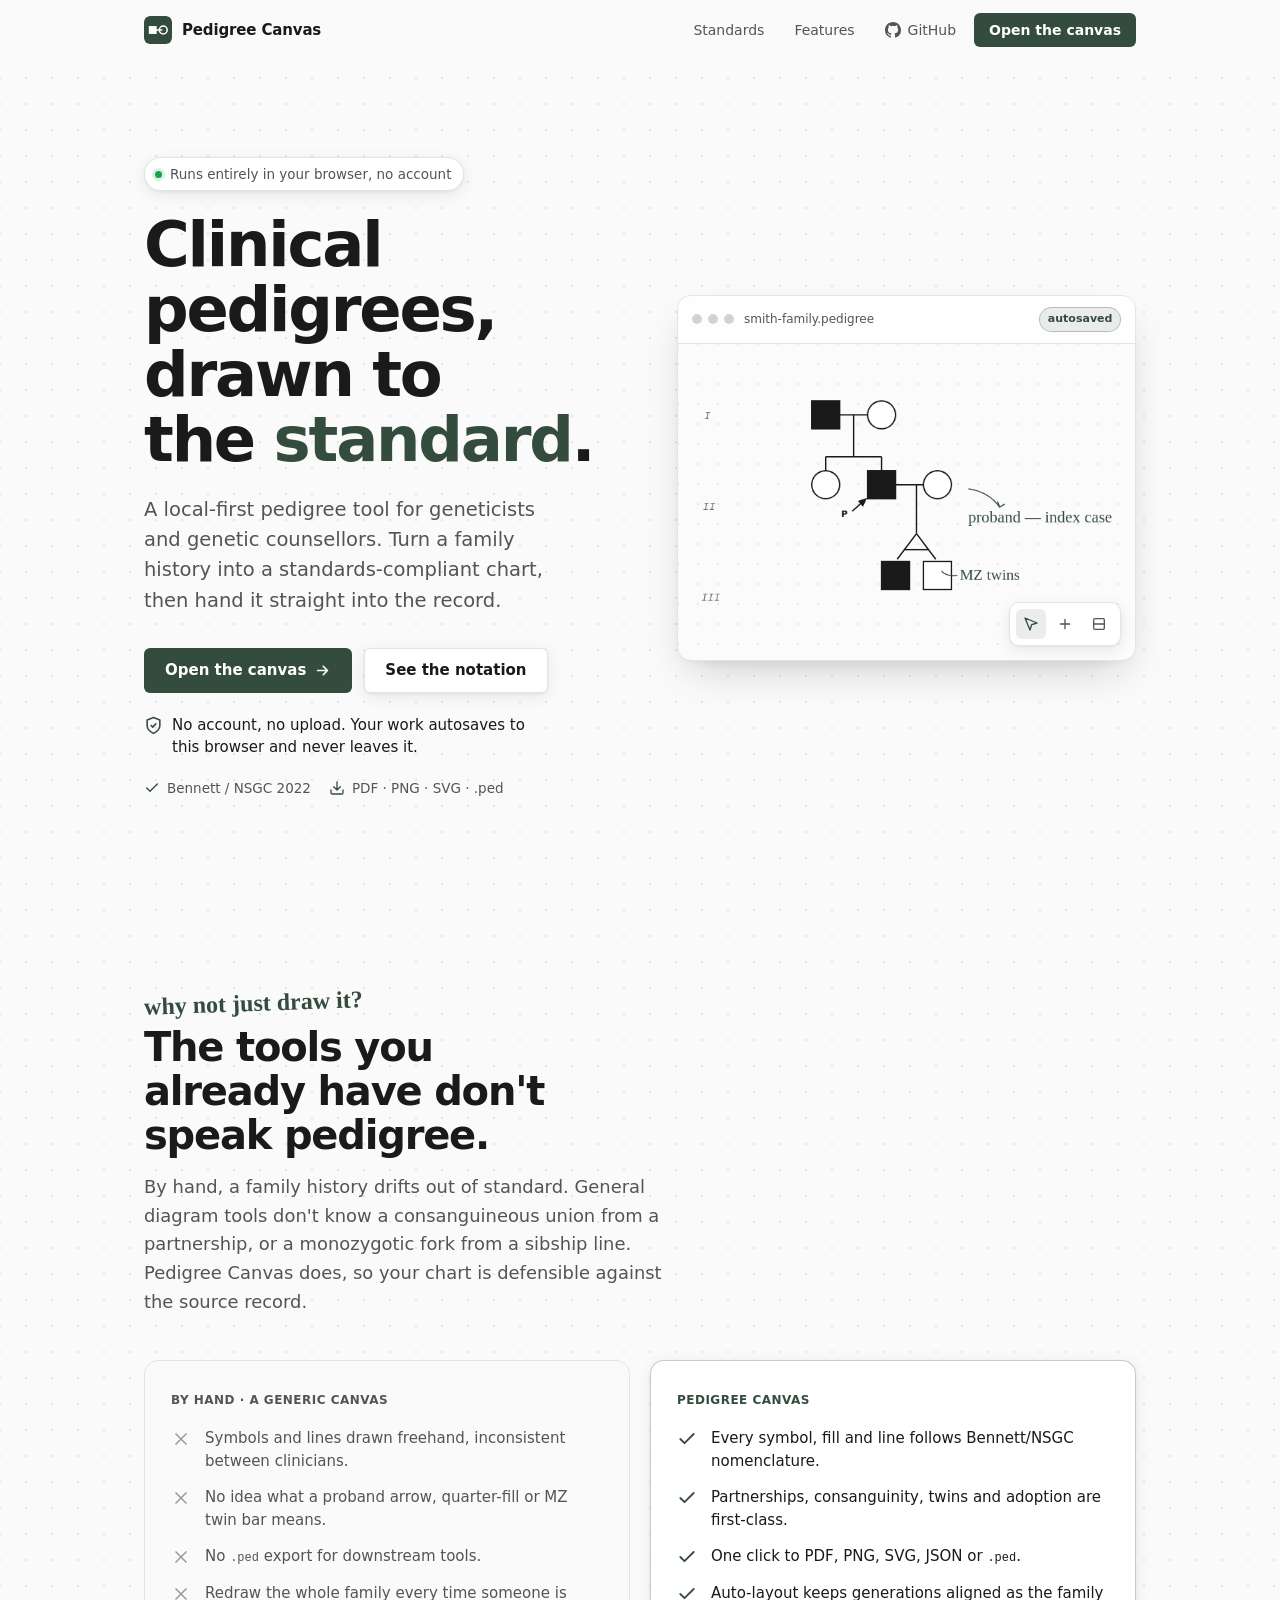
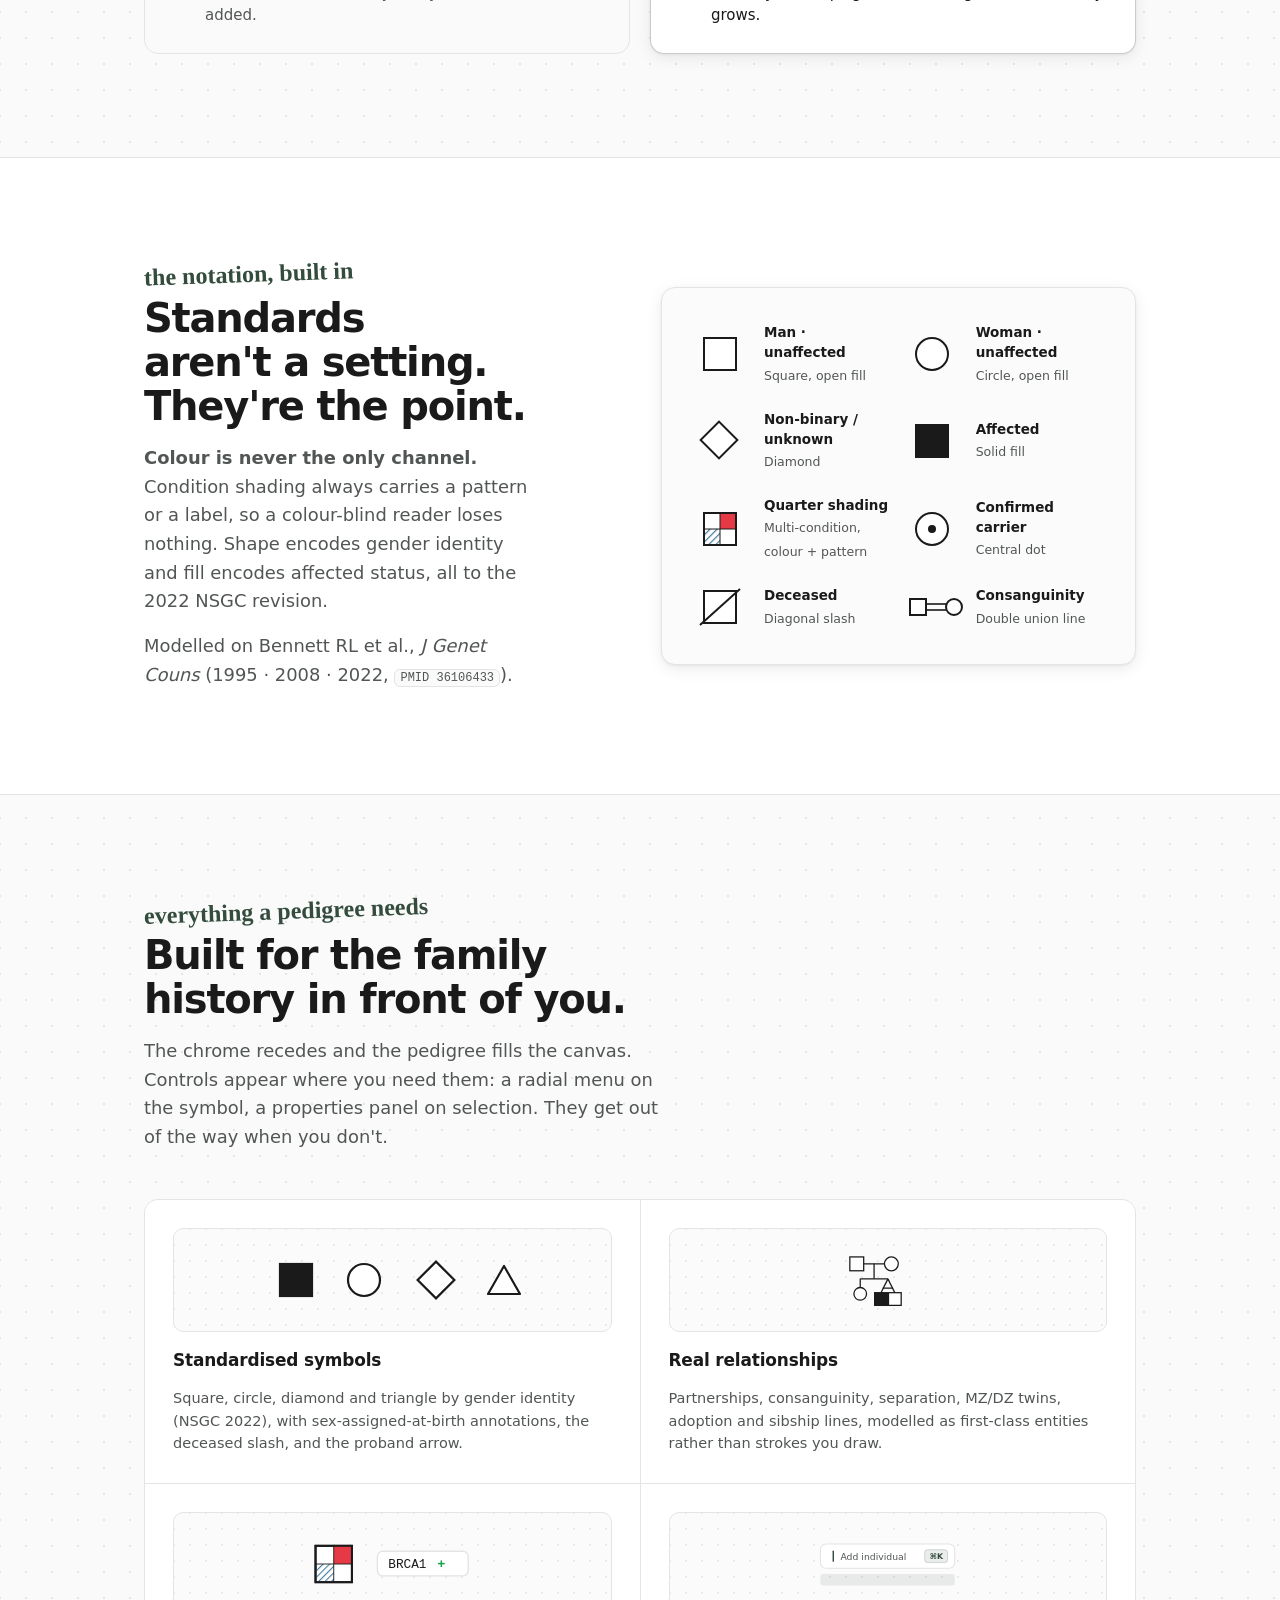
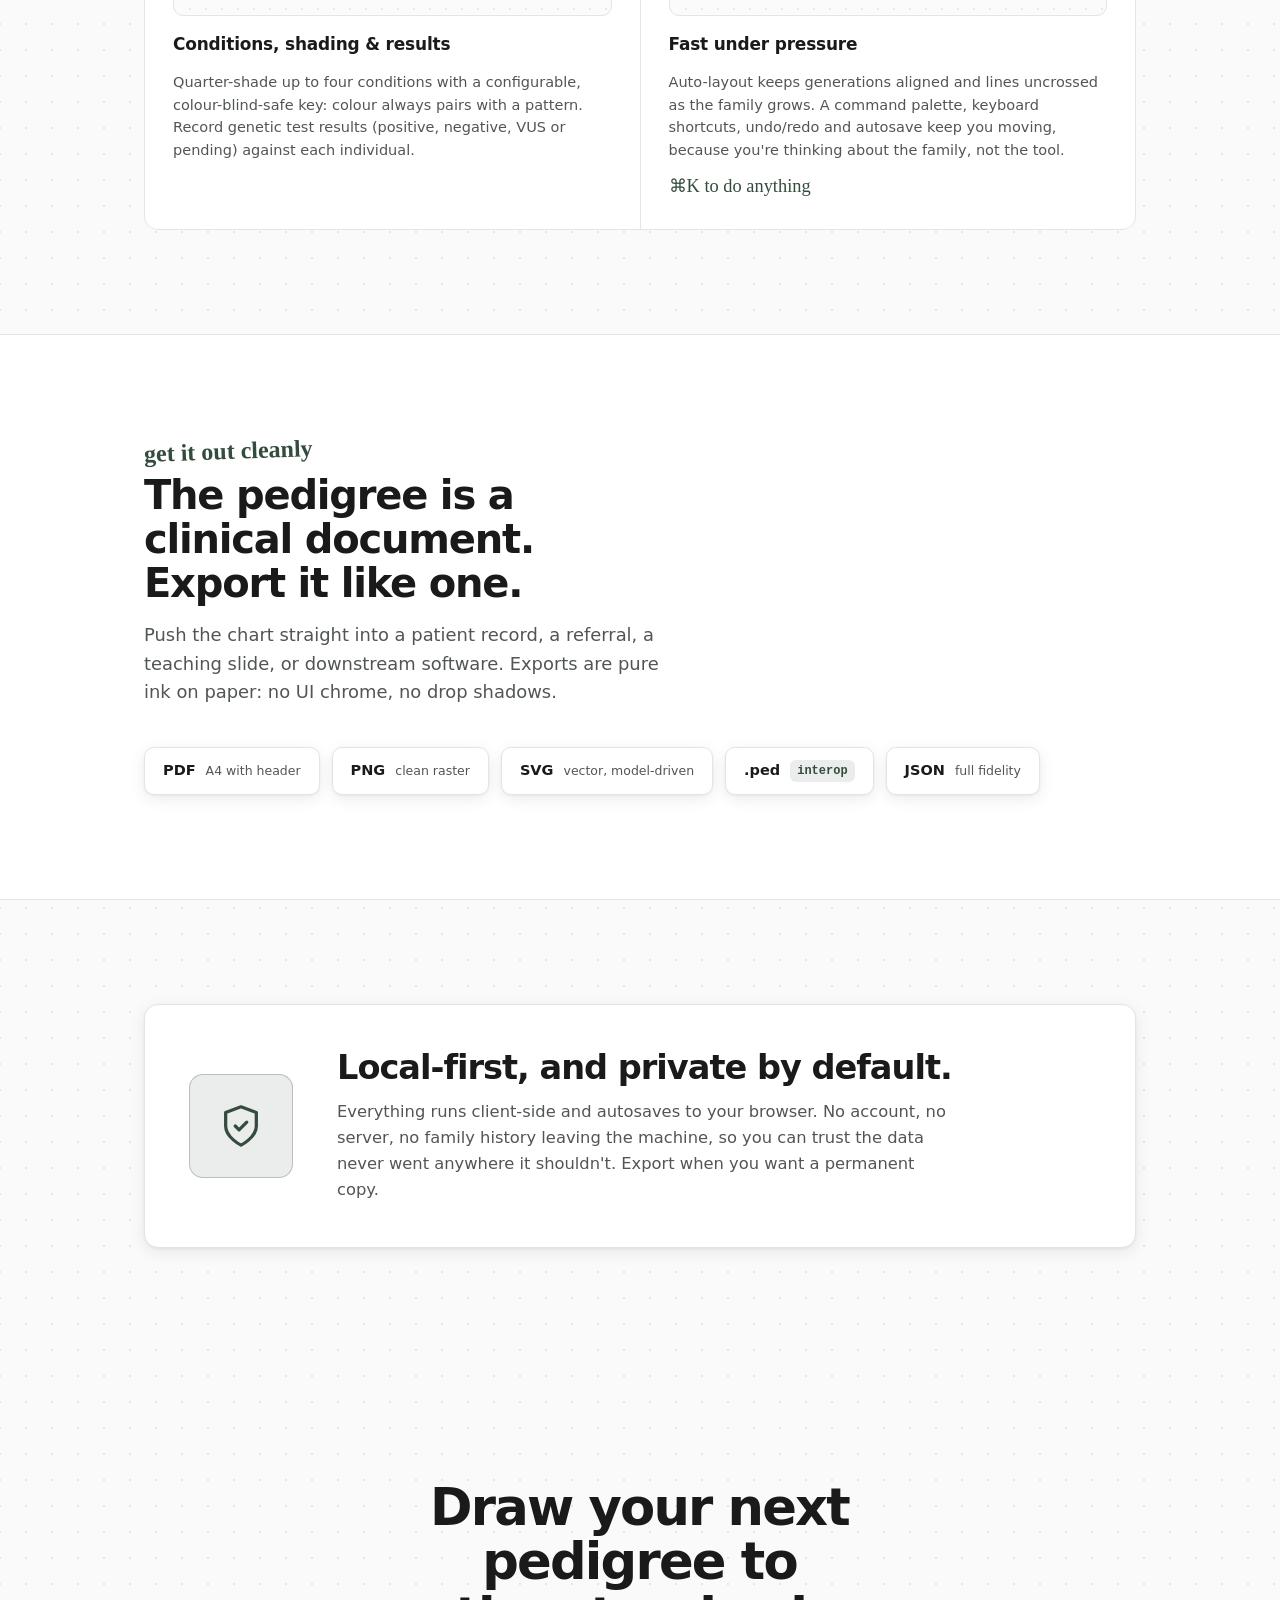
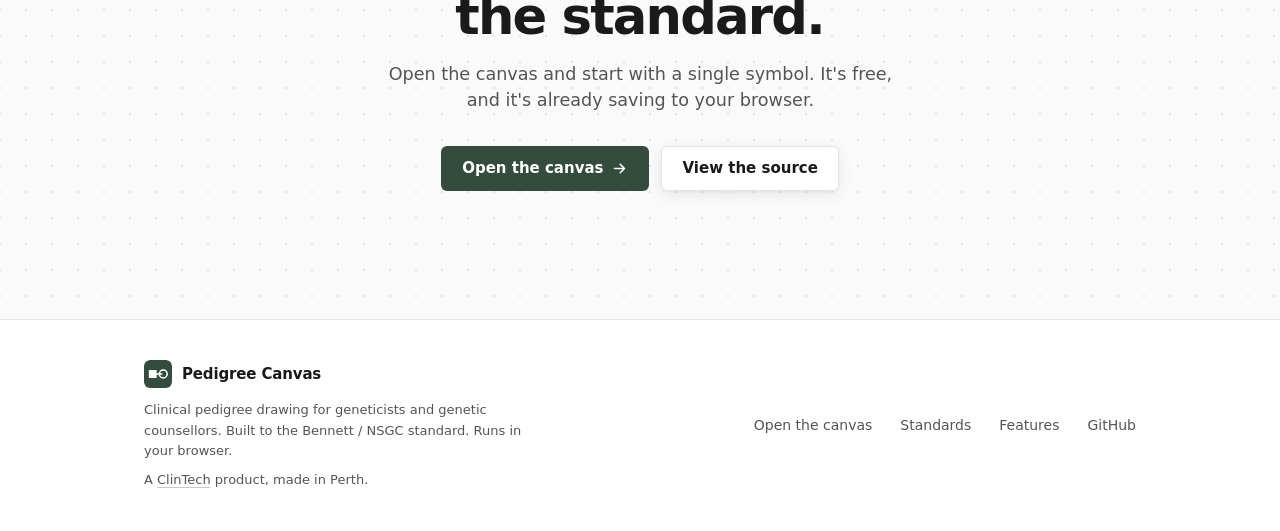
==== commit 2276ef28: "Make the workspace background a true neutral Across a full viewport the Sage 50 tint reads as green." ====
--- a/index.html
+++ b/index.html
@@ -3,7 +3,7 @@
   <head>
     <meta charset="UTF-8" />
     <meta name="viewport" content="width=device-width, initial-scale=1.0" />
-    <meta name="theme-color" content="#f9fafa" />
+    <meta name="theme-color" content="#fafafa" />
 
     <title>Pedigree Canvas — Clinical pedigree drawing for geneticists and genetic counsellors</title>
     <meta
@@ -79,7 +79,7 @@
       :root {
         /* Tokens mirrored verbatim from the app (src/index.css) so the page
            reads as the same instrument, not a separate marketing skin. */
-        --bg: #f9fafa;
+        --bg: #fafafa;
         --surface: #ffffff;
         --border: #e2e5e3;
         --ink: #1a1a1a;
@@ -98,8 +98,8 @@
         --c-blue: #457b9d;
         --c-teal: #2a9d8f;
 
-        --grid: #e2e5e3;
-        --paper: #fbfcfb;
+        --grid: #e5e5e5;
+        --paper: #fbfbfb;
 
         --font-sans: Inter, ui-sans-serif, system-ui, -apple-system, "Segoe UI",
           Roboto, Helvetica, Arial, sans-serif;
@@ -945,7 +945,7 @@
           <a class="nav__link nav__link--ghost" href="#features">Features</a>
           <a
             class="nav__link nav__link--ghost"
-            href="https://github.com/Jdjellis/pedigree-canvas"
+            href="https://github.com/ClinTech-dev/pedigree-canvas"
             target="_blank"
             rel="noopener"
           >
@@ -1418,7 +1418,7 @@
           </a>
           <a
             class="btn btn--ghost"
-            href="https://github.com/Jdjellis/pedigree-canvas"
+            href="https://github.com/ClinTech-dev/pedigree-canvas"
             target="_blank"
             rel="noopener"
             >View the source</a
@@ -1452,7 +1452,7 @@
           <a href="/app/">Open the canvas</a>
           <a href="#standards">Standards</a>
           <a href="#features">Features</a>
-          <a href="https://github.com/Jdjellis/pedigree-canvas" target="_blank" rel="noopener">GitHub</a>
+          <a href="https://github.com/ClinTech-dev/pedigree-canvas" target="_blank" rel="noopener">GitHub</a>
         </nav>
       </div>
     </footer>
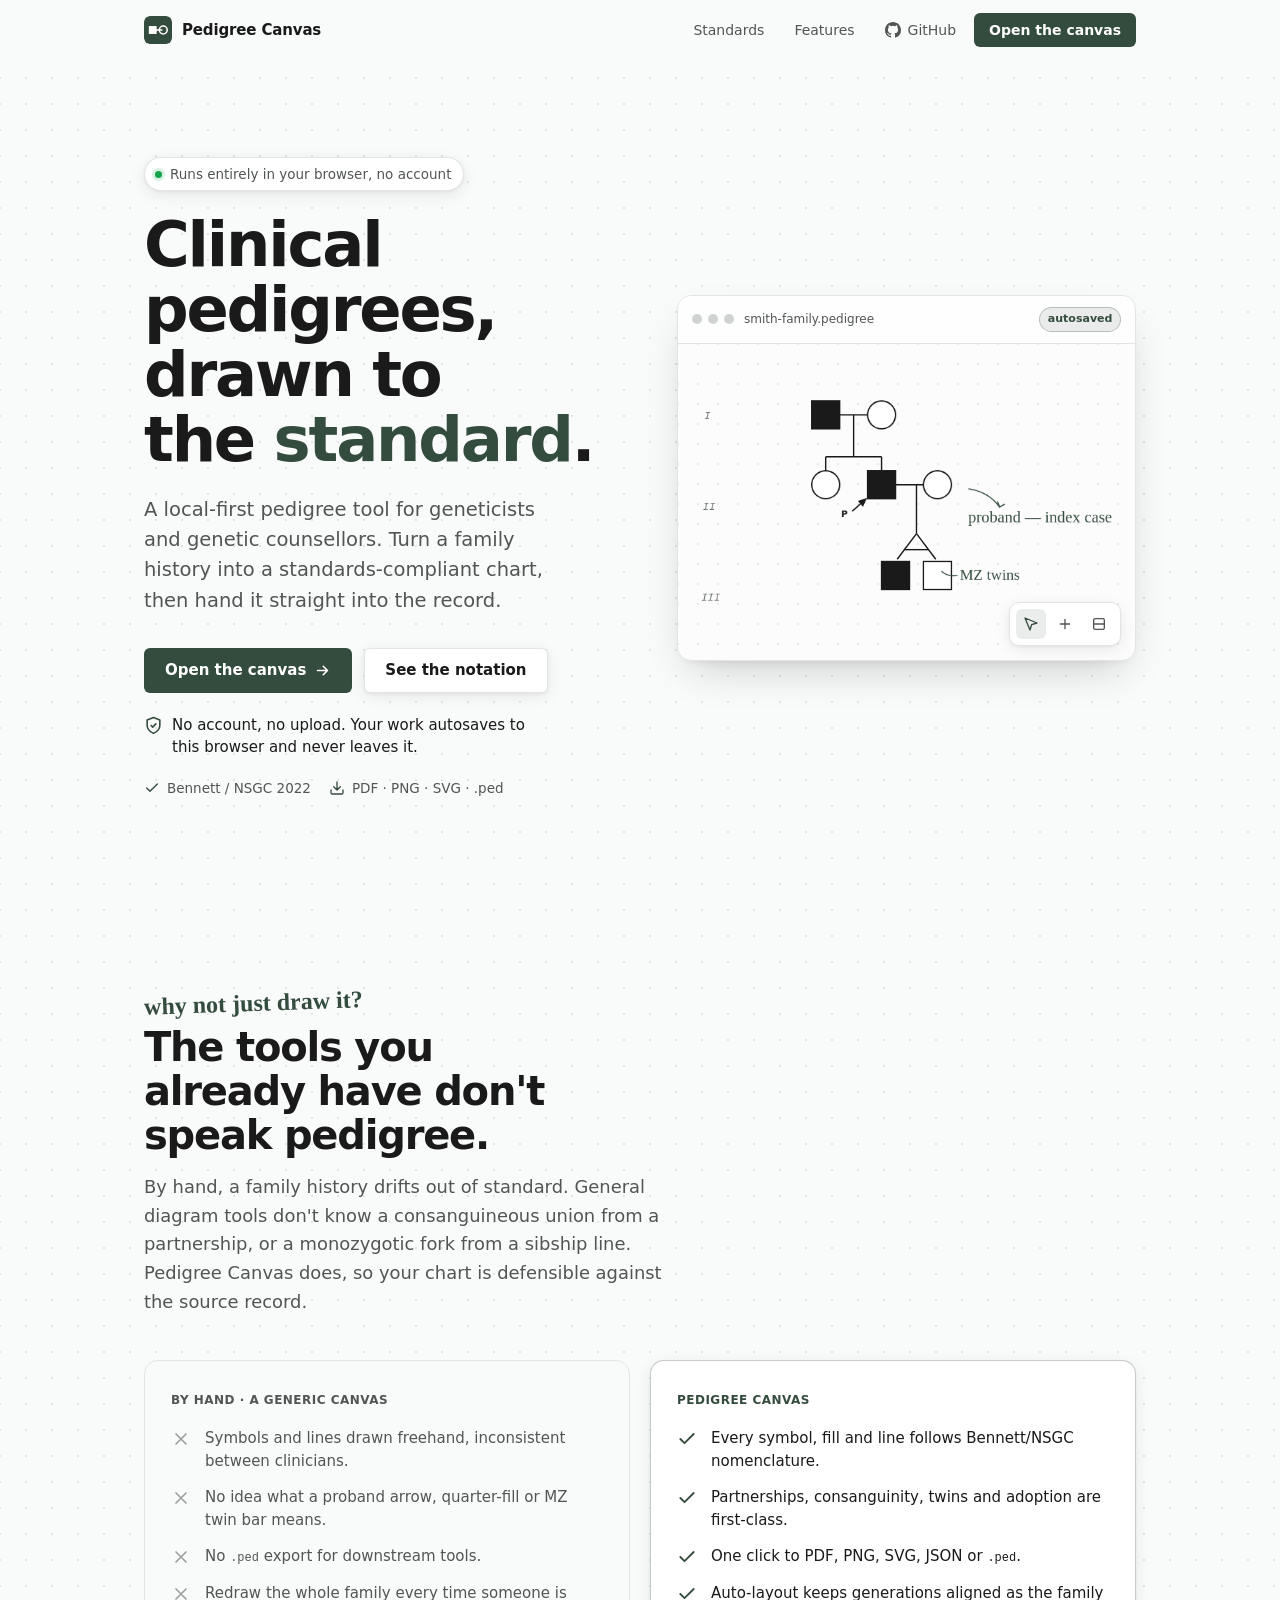
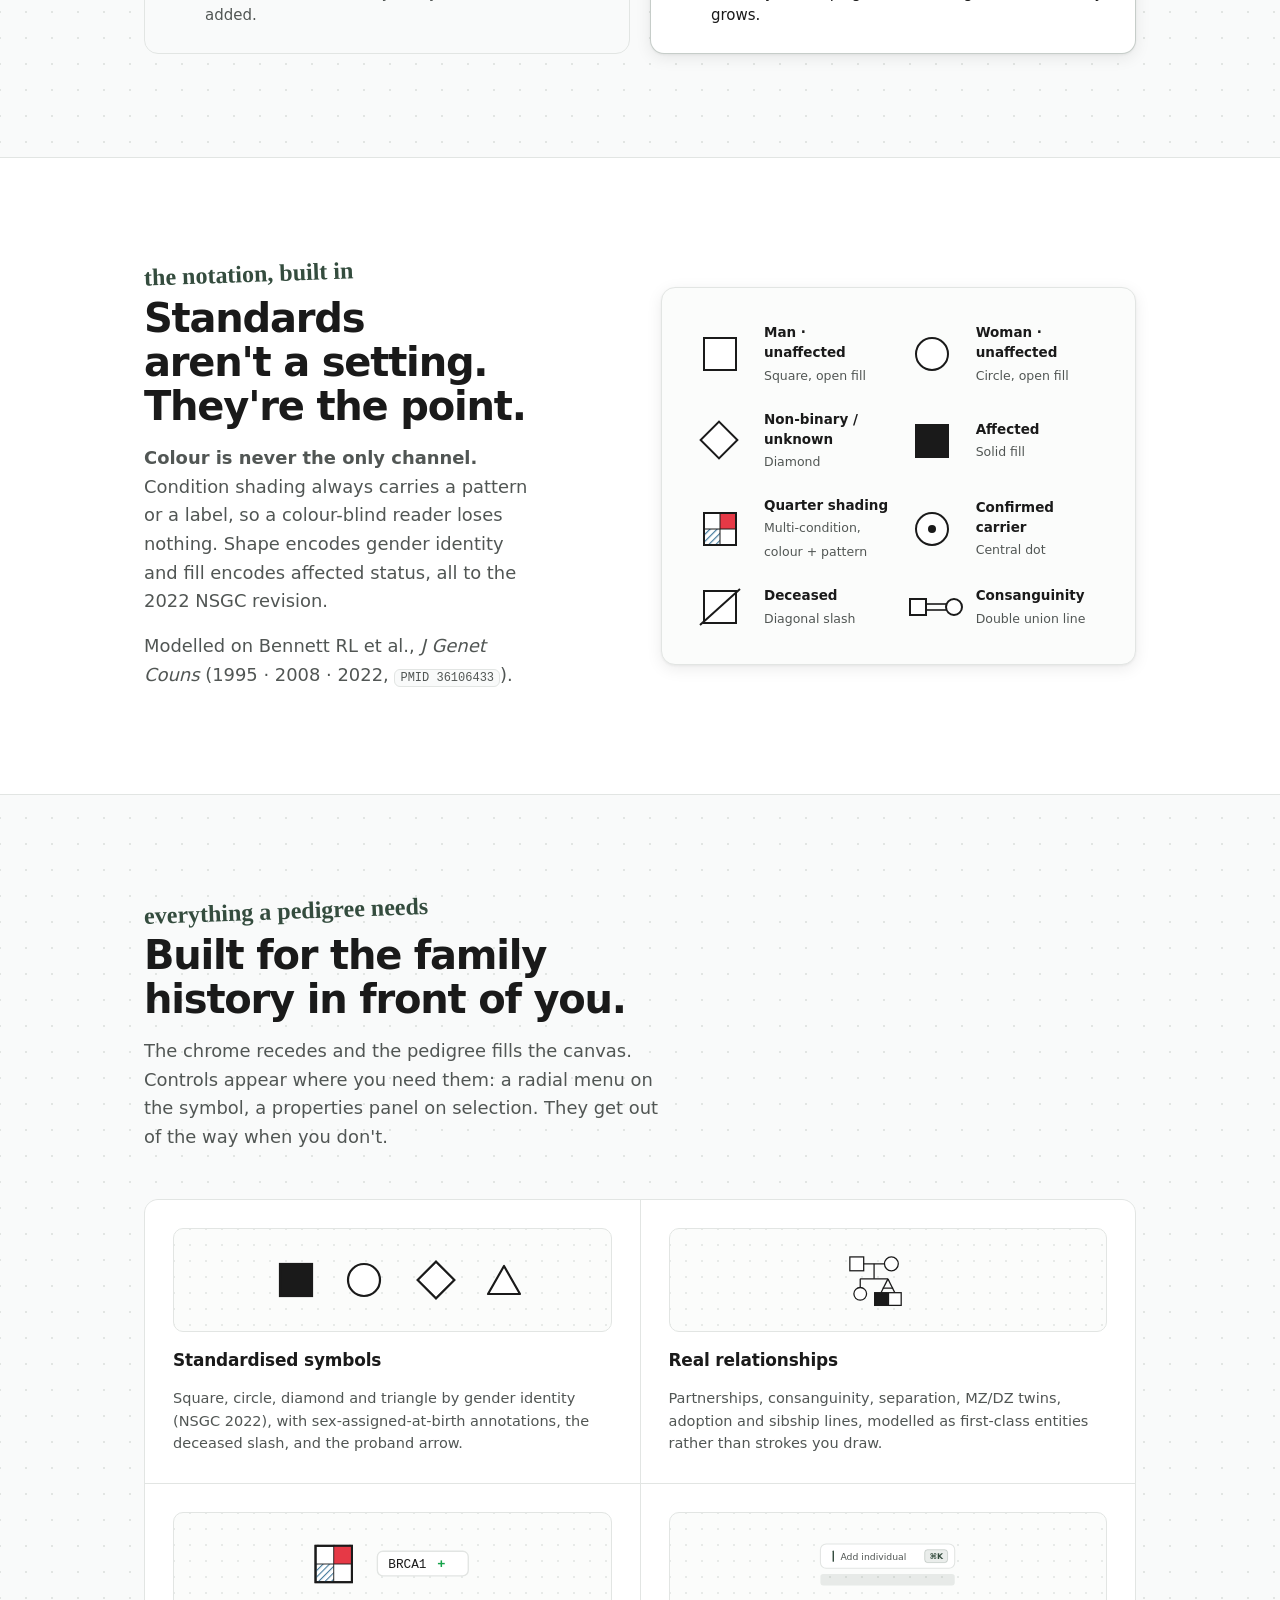
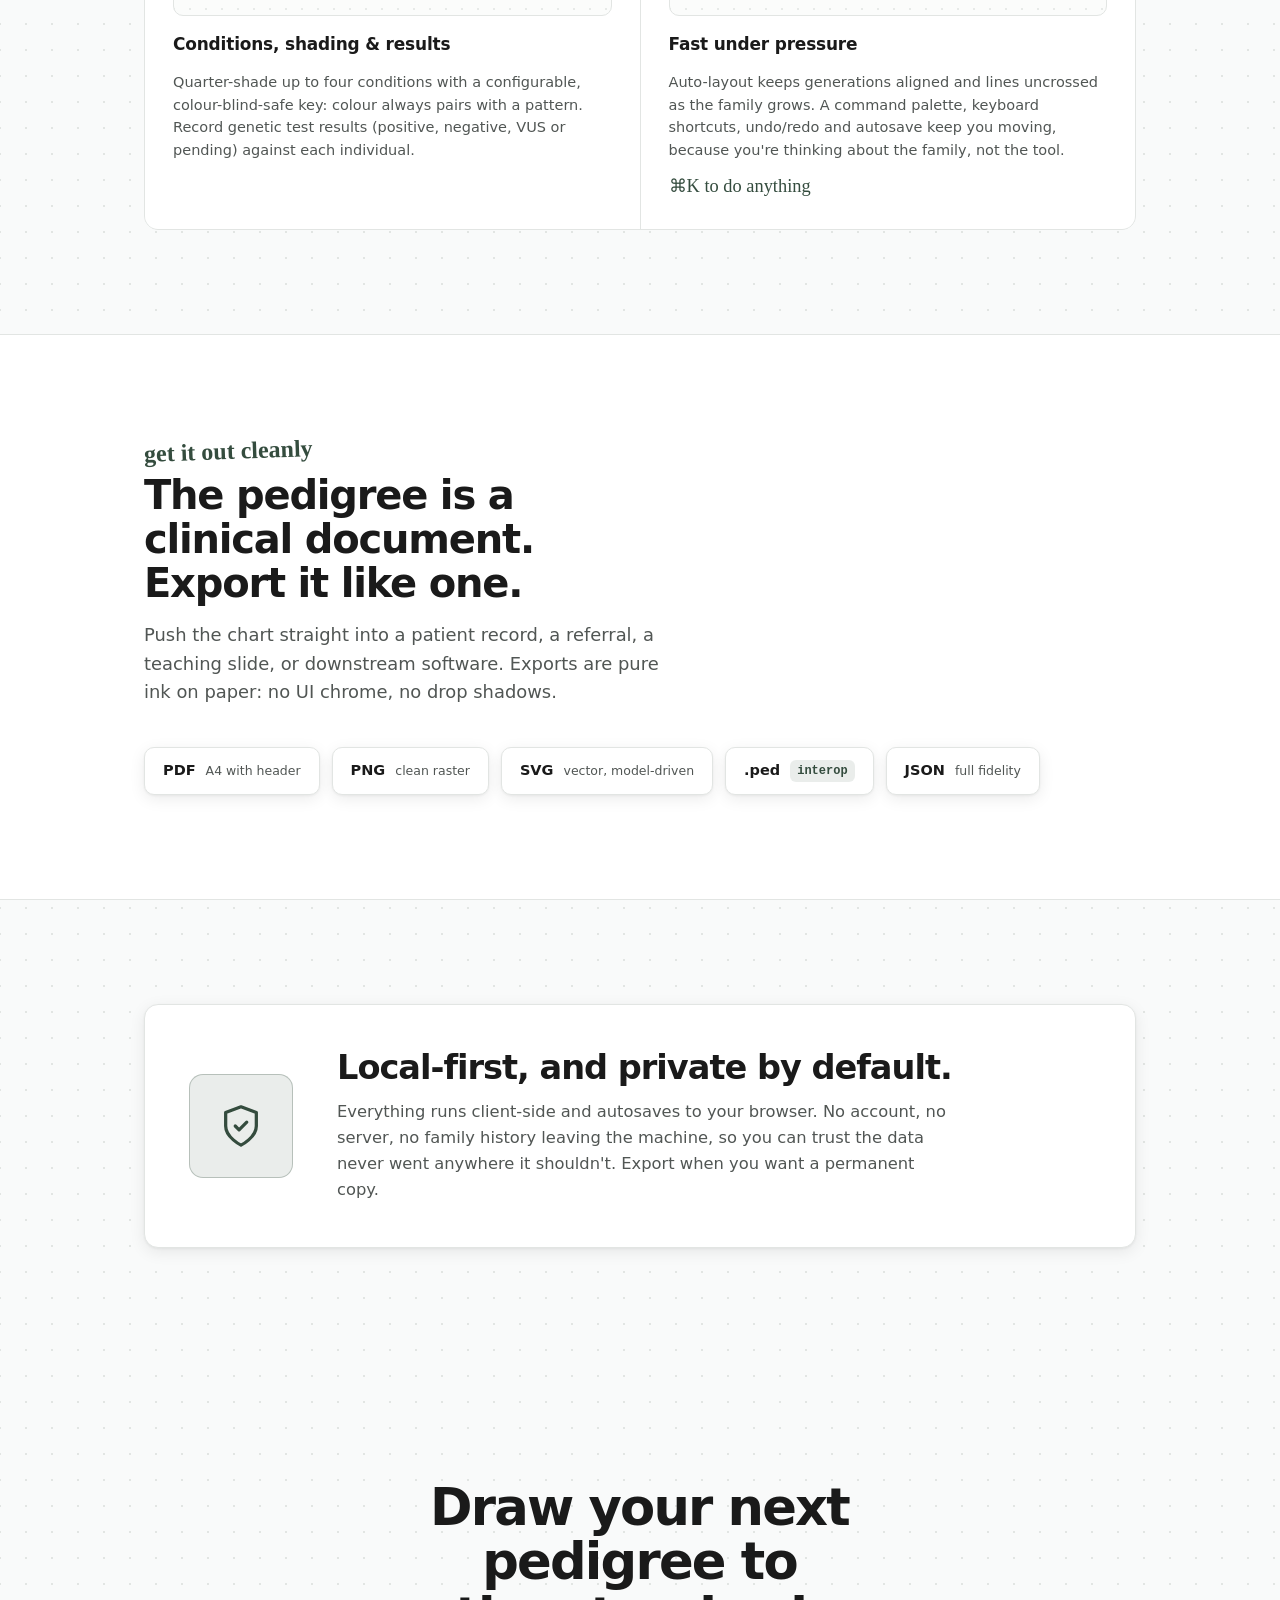
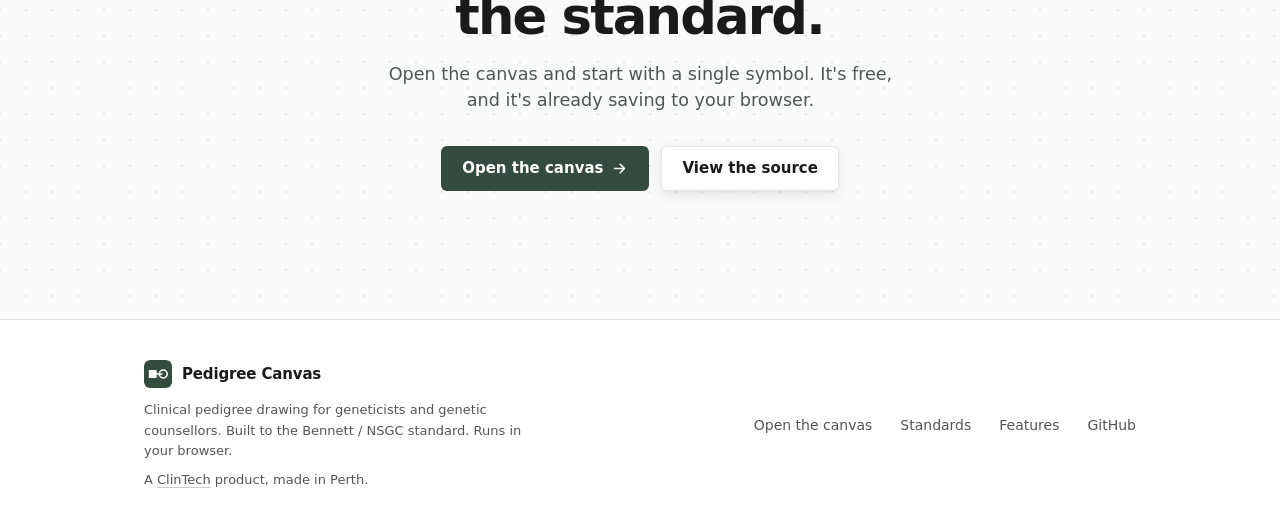
==== commit 807add44: "Restore the Sage 50 workspace background The neutral value was indistinguishable from Sage 50, so ke" ====
--- a/index.html
+++ b/index.html
@@ -3,7 +3,7 @@
   <head>
     <meta charset="UTF-8" />
     <meta name="viewport" content="width=device-width, initial-scale=1.0" />
-    <meta name="theme-color" content="#fafafa" />
+    <meta name="theme-color" content="#f9fafa" />
 
     <title>Pedigree Canvas — Clinical pedigree drawing for geneticists and genetic counsellors</title>
     <meta
@@ -79,7 +79,7 @@
       :root {
         /* Tokens mirrored verbatim from the app (src/index.css) so the page
            reads as the same instrument, not a separate marketing skin. */
-        --bg: #fafafa;
+        --bg: #f9fafa;
         --surface: #ffffff;
         --border: #e2e5e3;
         --ink: #1a1a1a;
@@ -98,8 +98,8 @@
         --c-blue: #457b9d;
         --c-teal: #2a9d8f;
 
-        --grid: #e5e5e5;
-        --paper: #fbfbfb;
+        --grid: #e2e5e3;
+        --paper: #fbfcfb;
 
         --font-sans: Inter, ui-sans-serif, system-ui, -apple-system, "Segoe UI",
           Roboto, Helvetica, Arial, sans-serif;
